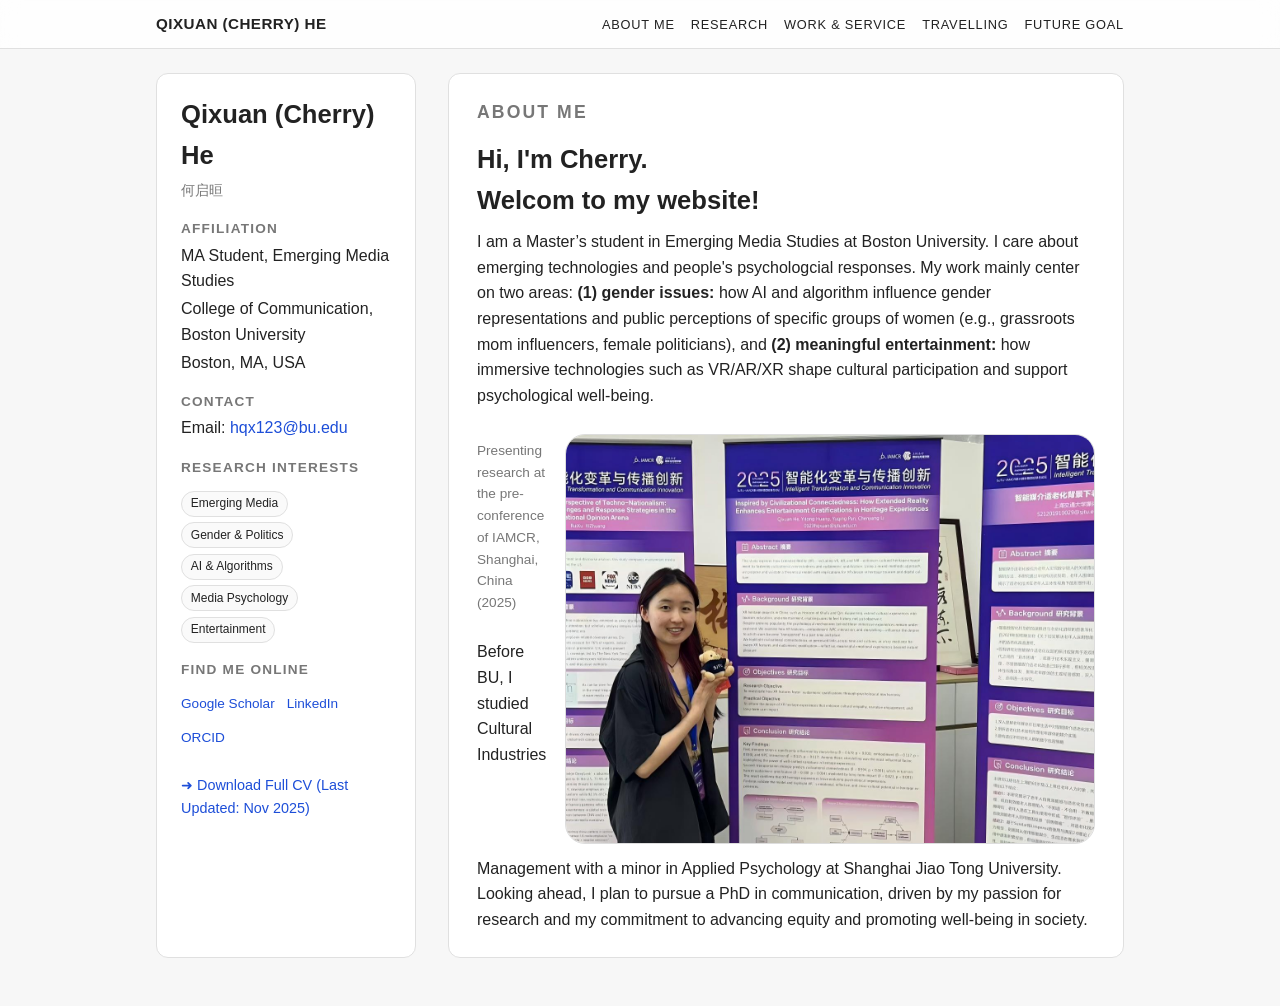
==== index.html @ 7d1ed24b "Update and rename final_cherry.html to index.html" ====
<!DOCTYPE html>
<html lang="en">
<head>
  <meta charset="UTF-8">
 <!-- AI tools (ChatGPT) were used to (1) help with wording, and (2)write "script" part to connect navigation and each page, which is not tought in class but benefits the clarity of the website . -->
  <title>Qixuan (Cherry) He</title>
  <meta name="viewport" content="width=device-width, initial-scale=1.0">

  <!-- style -->
  <link rel="stylesheet" href="final_cherry.css">
</head>
<body>

  <!-- top navigation -->
  <header>
    <div class="nav-top">
      <div class="nav-name">QIXUAN (CHERRY) HE</div>
      <nav>
        <ul>
          <li><a href="#about" class="nav-link">About Me</a></li>
          <li><a href="#research" class="nav-link">Research</a></li>
          <li><a href="#experience" class="nav-link">Work & Service</a></li>
          <li><a href="#travel" class="nav-link">travelling</a></li>
          <li><a href="#future" class="nav-link">Future Goal</a></li>
        </ul>
      </nav>
    </div>
  </header>

  <!-- main body -->
  <main>
    <!-- left information -->
    <aside class="sidebar">
      <h1>Qixuan (Cherry) He</h1>
      <div class="chinesename">何启晅</div>

      <h2>Affiliation</h2>
      <p>MA Student, Emerging Media Studies</p>
      <p>College of Communication, Boston University</p>
      <p>Boston, MA, USA</p>

      <h2>Contact</h2>
      <p>Email: <a href="mailto:hqx123@bu.edu">hqx123@bu.edu</a></p>

      <h2>Research Interests</h2>
      <div class="tags">
        <span class="tag">Emerging Media</span>
        <span class="tag">Gender & Politics</span>
        <span class="tag">AI & Algorithms</span>
        <span class="tag">Media Psychology</span>
        <span class="tag">Entertainment</span>
      </div>

      <h2>Find Me Online</h2>
      <div class="social-links">
        <a href="https://scholar.google.com/citations?user=4QlmQzgAAAAJ&hl=en" target="_blank" rel="noopener">Google Scholar</a>
        <a href="https://www.linkedin.com/in/qixuan-cherry-he-9187a5327/" target="_blank" rel="noopener">LinkedIn</a>
        <a href="https://orcid.org/0009-0003-0869-8642" target="_blank" rel="noopener">ORCID</a>
      </div>
      <br>
      <p class="cv-link">
        <a href="CV_Cherry%20He_RA_1109.pdf" target="_blank" rel="noopener">
          ➜ Download Full CV (Last Updated: Nov 2025)
        </a>
      </p>
    </aside>

    <!-- right information -->
    <div class="content">

    <!-- ABOUT (open page) -->
      <section id="about" class="content-section active">
        <h1>About Me</h1>
     
          <h3 class="welcome">Hi, I'm Cherry.<br> Welcom to my website!</h3>
         
          <p>
           I am a Master’s student in Emerging Media Studies at Boston University. I care about emerging technologies and people's psychologcial responses. My work mainly center on two areas:
<strong>(1) gender issues:</strong> how AI and algorithm influence gender representations and public perceptions of specific groups of women (e.g., grassroots mom influencers, female politicians), and
<strong>(2) meaningful entertainment:</strong> how immersive technologies such as VR/AR/XR shape cultural participation and support psychological well-being.
          </p>
          <br>
          <img src="conference.jpg" alt="cherryconference.jpg" class="single-photo float-right"
              >
          <p class="item-meta" style="margin-top:6px;">
            Presenting research at the pre-conference of IAMCR, Shanghai, China (2025)
          </p>
          <p>
            <br>
            Before BU, I studied Cultural Industries Management with a minor in Applied Psychology at Shanghai Jiao Tong University. Looking ahead, I plan to pursue a PhD in communication, driven by my passion for research and my commitment to advancing equity and promoting well-being in society.
          </p>
  
      </section>


     <!-- RESEARCH -->
<section id="research" class="content-section">
  <h1>Research</h1>

  <ul class="section-list">

    <!-- 1. RESEARCH SKILLS -->
    <li>
      <div class="item-title">Research Skills</div>
      <div class="item-meta">
        <strong>Quantitative:</strong> Experiments, surveys, topic modeling (LDA/BERT), statistical analysis (SPSS, Stata, R, Python)<br>
        <strong>Qualitative:</strong> Grounded theory, in-depth interviews, thematic analysis (NVivo)
      </div>
    </li>


    <!-- 2. RESEARCH PROJECTS -->
    <li style="margin-top: 1.5rem;">
      <div class="item-title">Research Projects</div>
    </li>

    <li>
      <div class="item-title"><em>Project 1 - AI Generated Content & Counter-Stereotypes</em></div>
      <div class="item-meta">
        Principal Investigator (2025–present) · Boston University · STAR Lab (Dr. Joshua Baldwin)
      </div>
      <p>
        Experimental projects examining how AI-generated figures influence audience
        implicit gender-roles attitudes.
      </p>
    </li>

    <li>
      <div class="item-title"><em>Project 2 - Immigration Debates on U.S. Social Media</em></div>
      <div class="item-meta">
        Research Assistant (2025–present) · Boston University · CRCSI Lab (Dr. Xiaoya Jiang)
      </div>
      <p>
        Assisting with coding and analysis of large-scale social media data to understand political polarization,
        misinformation patterns, and thematic framing in online immigration discourse.
      </p>
    </li>

    <li>
      <div class="item-title"><em>Project 3 - New Media Use & Chinese Women’s Well-being</em></div>
      <div class="item-meta">
        Research Assistant (2023–2024) · Shanghai Jiao Tong University · Dr. Dong Zhou
      </div>
      <p>
        Contributed to analyze natioanl survey data and statistical modeling examining how new media use shapes Chinese married women’s
        mental health, with a focus on marital quality as a mediating factor.<br>
    
      </p>
    </li>

    <li>
      <div class="item-title"><em>Project 4 - Emerging Technology & Entertainment Experiences</em></div>
      <div class="item-meta">
        Research Assistant (2022–2024) · Shanghai Jiao Tong University · Dr. Yitong Huang
      </div>
      <p>
        Participated in survey desiagn, data collection, data analysis, paper draft, exploring (1) how cultural participation (active v.s. passive) influence psychological well-being through transendence traits; (2) how immersive technologies
        enhance entertainment gratifications and cultural engagement.
      </p>
    </li>


    <!-- 3. PUBLICATIONS -->
    <li style="margin-top: 1.5rem;">
      <div class="item-title">Publications</div>
    </li>

    <li>
      <div class="item-title"><em>Peer-reviewed Journal Publications</em></div>
      <div class="item-meta">
        Zhou, D., Xu, Y., & <strong>He, Q.</strong> (2023). New Media Use and Mental Health of Married Women: Mediating Effects of Marital Quality. <em>Healthcare, 11(21)</em>, 2909. <a href="https://doi.org/10.3390/healthcare11212909" target="_blank" rel="noopener">https://doi.org/10.3390/healthcare11212909</a> 
      </div>
      <div class="item-meta" style="margin-top: 5px;">
        Huang, Y., <strong>He, Q.</strong>, & Li, B. (2025). Cultural participation and psychological wellbeing: the mediating role of transcendence. <em>Humanities and Social Sciences Communications, 12(1)</em>, 1–11. <a href="https://doi.org/10.1057/s41599-025-05691-1" target="_blank" rel="noopener">https://doi.org/10.1057/s41599-025-05691-1</a> 
      </div>
    </li>

    <li style="margin-top: 1rem;">
      <div class="item-title"><em>Peer-reviewed Conference Presentations</em></div>

      <div class="item-meta">
        Zhou, D., <strong>He, Q.</strong>, & Luo, P. (2024, July). <em>Polarization and Convergence: Exploring Trends and Causes of Gender Ideology Changes among Chinese Women in the Digital Age.</em>  
        Paper presented at the Annual Conference of the Chinese Sociological Association, Harbin, China.
      </div>

      <div class="item-meta" style="margin-top: 5px;">
        <strong>He, Q.</strong>, & Huang, Y. (2025, April). <em>Inspired by Civilizational Connectedness: How Extended Reality Enhances Entertainment Gratifications in Heritage Experiences.</em>  
        Poster presented at the 2025 SJTU–IAMCR Emerging Media Forum, Shanghai, China.
      </div>

      <div class="item-meta" style="margin-top: 5px;">
        <strong>He, Q.</strong> (2026, under review). <em>“I want to balance care and clicks”: Negotiated empowerment among grassroots mom influencers in China.</em>  
        International Communication Association Annual Conference.
      </div>

      <div class="item-meta" style="margin-top: 5px;">
        <strong>He, Q.</strong>, & Liu, C. (2026, under review). <em>When art meets ecology: Public perceptions of the Himalaya Firework Display on Chinese social media.</em>  
        International Communication Association Annual Conference.
      </div>
    </li>

  </ul>
</section>


      <!-- PROFESSIONAL EXPERIENCE -->
      <section id="experience" class="content-section">
        <h1>Professional Experience</h1>
        <ul class="section-list">
          <!-- Skill sets -->
          <li>
            <div class="item-title">Professional Skills </div>
            <div class="item-meta">
              <strong>Develop:</strong> Game design (Claud), web prototyping (Phoenix)<br>
              <strong>Design:</strong> Poster (Canva), UI/UX design(Figma)<br>
              <strong>Analysis:</strong> UI/UX thinking, data analysis (SPSS, Stata, Excel)

            </div>
          </li>
          <!-- Internships -->
          <li>
            <div class="item-title">Internships</div>
            <div class="item-meta">
             Quantitative User Research Intern | Insightworks | Shanghai | 2025
            </div>
            
            <p>
              Involved in user recruiment, experiment data collection and data visualization about several cosmetic products, such as L'Oréal facial cream.
            </p>
            
            <div class="item-meta">
             Healthcare Branding Intern | Hospitals Affiliated with SJTU | Shanghai | 2024
            </div>
            <p>
              Collaborated with medical and communication teams to enhance patient-centered engagement strategies.
            </p>
          </li>

          <!-- Student organization -->
          <li>
            <div class="item-title">Student Leaderships </div>
            <div class="item-meta">
             Head of Student Publicity Department | History Museum of SJTU | 2022-2023
            </div>
            <p>
             (1) Managed the museum’s official website and media platforms, publishing timely news and announcements. (2) Designed promotional materials, produced photos and videos to document and publicize museum events.
            </p>
                <div class="item-meta">
             President of Youth Volunteers Association | SJTU | 2022-2023
            </div>
            <p>
             Coordinated volunteer teams,  liaised with partner organizations, managed event logistics. Successfully organized 10+ volunteer events
            </p>
          </li>

          <!-- Volunteer -->
          <li>
            <div class="item-title">Volunteer Works</div>
            <div class="item-meta">
             Conference Volunteer | BU COM’s Center for Media Innovation & Social Impact (MISI) · “Communicating Climate” Summit | 2025
            </div>
            <br>
            <div class="item-meta">
             National Survey Interviewer | Chinese Family Panel Studies | 2024
              </div>
             <div class="multi-photos">
          <!-- pictures -->
          <img src="interview1.png" alt="Interview photo 1">
          <img src="interview%202.png" alt="Interview photo 2">
        </div>
        
            
          <div class="item-meta">
             Chinese Rural Area Teaching Volunteer | Yunnan, Sichuan Province | 2022-2023
            </div>
            <div class="multi-photos">
          <!-- pictures -->
          <img src="volunteer.png" alt="teaching photo 1">
          <img src="teaching.png" alt="teaching photo 2">
        </div>
             
            
             <div class="item-meta">
             International Marathon Event Volunteer | Shanghai Internatioanl Marathon Events | 2021-2023
            </div>
          </li>

        </ul>
      </section>

     <!-- Travelling -->
<section id="travel" class="content-section">
  <h1>Travelling</h1>



  <p>
    I am from the Tibetan Autonomous Prefecture of Gannan (甘南藏族自治州), a region in northwestern China known for its 
    breathtaking plateau landscapes and cultural richness. Growing up in a place where grasslands stretch toward the horizon, 
    and where Tibetan and Han traditions coexist in everyday life, I developed a natural curiosity for cultures, people, and 
    stories beyond my hometown.
  </p>

  <img src="gannan.jpg" alt="Gannan"
       class="single-photo float-right">
  <p class="item-meta" style="margin-top:6px;">
    Zagana, Gannan, China (Summer 2024)
  </p>

  <ul class="section-list">

    <li>
      <div class="item-title">Exploring Europe</div>
    

      <p>
        During my semester in the Netherlands, I explored many corners of the country—from museums and canals to small towns 
        and nature reserves. Beyond the Netherlands, I visited France, Germany, Switzerland, Norway, Spain, Portugal, and Belgium, 
        each offering its own unique histories, architectures, and ways of living. These travels deepened my interest in how media, 
        culture, and everyday experience shape one another across societies.
      </p>
<br>
      <div class="multi-photos">
        <img src="amsterdam.jpg" alt="Amsterdam">
        <img src="france.jpg" alt="France">
        <img src="UN.jpg" alt="United Nations">
        <img src="museum.jpg" alt="Museum">
        <img src="am2.jpg" alt="Amsterdam photo 2">
        <img src="portu.jpg" alt="Portugal">
      </div>

      <p style="margin-top: 1rem;">
        <em><strong>More journeys to come.</strong></em>
      </p>
    </li>

  </ul>
</section>


      <!-- FUTURE GOAL -->
      <section id="future" class="content-section">
        <h1>Future Goal</h1>
        <p>
          In the long term, I hope to pursue a research-oriented career at the intersection of media psychology,
          political communication, and technology studies.
        </p>
        <p>
         <br> I am committed to pursuing:
        </p>
        <ul class="section-list">
          <li>
            <div class="item-title">PhD  Path</div>
            <div class="item-meta">
              Pursuing a PhD in communication or related fields, focusing on AI-mediated communication and gender issues.
            </div>
          </li>
          <li>
            <div class="item-title">Research Goals</div>
            <div class="item-meta">
              Building empirical and theoretical work on how AI systems represent marginalized groups and how we can
              design fairer, more accountable media technologies.
            </div>
          </li>
          <li>
            <div class="item-title">Social Impact</div>
            <div class="item-meta">
              Bridging Chinese and global perspectives on media, technology, and inequality, and contributing to
              public-facing communication projects that promote equity and understanding.
            </div>
          </li>
        </ul>
        <p> <br>I really welcome collaboration with researchers in different disciplines. If you'd like to discuss my research interests, please reach out:
      <a href="mailto:hqx123@bu.edu" >hqx123@bu.edu</a>.</p>
      </section>

    </div>
  </main>





  <script>
  // Note: I learn this part from ChatGPT.
  // page logic：activate current section
  const navLinks = document.querySelectorAll('.nav-link');
  const sections = document.querySelectorAll('.content-section');

  navLinks.forEach(link => {
    link.addEventListener('click', (e) => {
      e.preventDefault();
      const targetId = link.getAttribute('href').substring(1);

      // update nav activr
      navLinks.forEach(l => l.classList.remove('active'));
      link.classList.add('active');

      // show the section，hide others
      sections.forEach(sec => {
        if (sec.id === targetId) {
          sec.classList.add('active');
        } else {
          sec.classList.remove('active');
        }
      });
    });
  });

</script>

</body>
</html>
---- final_cherry.css ----
:root {
  --bg: #f7f7f7;
  --bg-alt: #ffffff;
  --text: #222222;
  --muted: #777777;
  --accent: #1d4ed8;
  --border: #e0e0e0;
  --max-width: 1000px; /* screen width */
}

/* Reset default browser spacing and ensure consistent sizing */
* {
  box-sizing: border-box;
  margin: 0; /* outside distance */
  padding: 0; /* inside distance */
}

body {
  font-family: Geneva, Arial, Helvetica, sans-serif;;
  background: var(--bg);
  color: var(--text);
  line-height: 1.6;
}

p {
  font-size: 1rem; 
}


a {
  color: var(--accent);
  text-decoration: none;
}

a:hover {
  text-decoration: underline;
}

a:visited {
  color: var(--accent);
}

a:active {
  color:var(--muted);
}


/* top navi */
header {
  border-bottom: 1px solid var(--border);
  background: #ffffffcc;
  backdrop-filter: blur(10px);
  position: sticky; /* keep position*/
  top: 0;
  z-index: 10; 
}

.nav-top {
  max-width: var(--max-width);
  margin: 0 auto;
  padding: 0.75rem 1rem;
  display: flex;
  align-items: center;
  justify-content: space-between;
}

.nav-name {
  font-weight: 700;
  letter-spacing: 0.03em;
  font-size: 0.95rem;
}

nav ul {
  list-style: none;
  display: flex;
  gap: 1rem;
  font-size: 0.9rem;
}

nav a {
  color: var(--text);
  text-transform: uppercase;
  letter-spacing: 0.06em;
  font-size: 0.8rem;
  padding-bottom: 2px;
  border-bottom: 2px solid transparent;
}

nav a:hover {
  color: var(--muted);
}

nav a.active {
  color: var(--accent);
  border-bottom-color: var(--accent);
}

/* I learned this pattern:CSS Grid for a two-column layout (sidebar + main content) */
main {
  max-width: var(--max-width);
  margin: 1.5rem auto 3rem;
  padding: 0 1rem;
  display: grid;
  grid-template-columns: minmax(220px, 260px) minmax(0, 1fr);
  gap: 2rem;
}

@media (max-width: 768px) {
  main {
    grid-template-columns: 1fr;
  }
}


.sidebar {
  background: var(--bg-alt);
  border-radius: 0.75rem;
  padding: 1.25rem 1.5rem;
  border: 1px solid var(--border);
  font-size: 0.9rem;
}

.sidebar h1 {
  font-size: 1.6rem;
  margin-bottom: 0.2rem;
}

.sidebar .chinesename {
  font-size: 0.9rem;
  color: var(--muted);
  margin-bottom: 0.75rem;
}

.sidebar h2 {
  margin-top: 1rem;
  font-weight: 600;
  font-size: 0.85rem;
  text-transform: uppercase;
  letter-spacing: 0.09em;
  color: var(--muted);
}

.sidebar p {
  margin: 0.15rem 0;
}

.sidebar .tags {
  margin-top: 0.75rem;
  display: flex;
  flex-wrap: wrap;
  gap: 0.35rem;
}

.tag {
  font-size: 0.75rem;
  padding: 0.15rem 0.55rem;
  border-radius: 999px;
  border: 1px solid var(--border);
  background: #fafafa;
  white-space: nowrap;/*keeping each tag on a single line*/
}

.social-links {
  margin-top: 0.75rem;
  display: flex;
  flex-wrap: wrap;
  gap: 0.75rem;
  font-size: 0.85rem;
}

.social-links a {
  display: inline-flex;
  align-items: center;
  gap: 0.25rem;
}

.cv-link {
  margin-top: 0.5rem;
  font-size: 0.9rem;
}

/* main content */
.content {
  display: flex;
  flex-direction: column;
  gap: 2rem;
}

/* hide sections */
.content-section {
  display: none;
  background: var(--bg-alt);
  border-radius: 0.75rem;
  border: 1px solid var(--border);
  padding: 1.5rem 1.75rem;
}

/* active section */
.content-section.active {
  display: block;
}


.content-section h1 {
  font-size: 1.1rem;
  text-transform: uppercase;
  letter-spacing: 0.12em;
  margin-bottom: 0.8rem;
  color: var(--muted);
}

/* Main Body Style */
.welcome {
  font-size: 1.6rem;
  margin-bottom: 0.5rem;
}


.section-list {
  list-style: none;
  font-size: 0.95rem;
  margin-top: 0.5rem;
}

    /* space between list*/
.section-list li + li { 
  margin-top: 0.9rem; 
}

.item-title {
  font-weight: 600;
}

.item-meta {
  font-size: 0.85rem;
  color: var(--muted);
}

.single-photo {
  width: 530px;
  height: 410px;
  border-radius: 20px;
  border: 1px solid #ddd;
}


.float-right {
  float: right;
  margin: 0 0 0.75rem 1rem;
}


.multi-photos {
  margin-bottom: 1rem;
  display: flex;
  flex-wrap: wrap;/* automatically next line */
  gap: 0.75rem;
}

.multi-photos img {
  width: 280px;
  height: 200px;
  object-fit: cover; /* keep original size */
  border-radius: 12px;
  border: 1px solid var(--border);
}
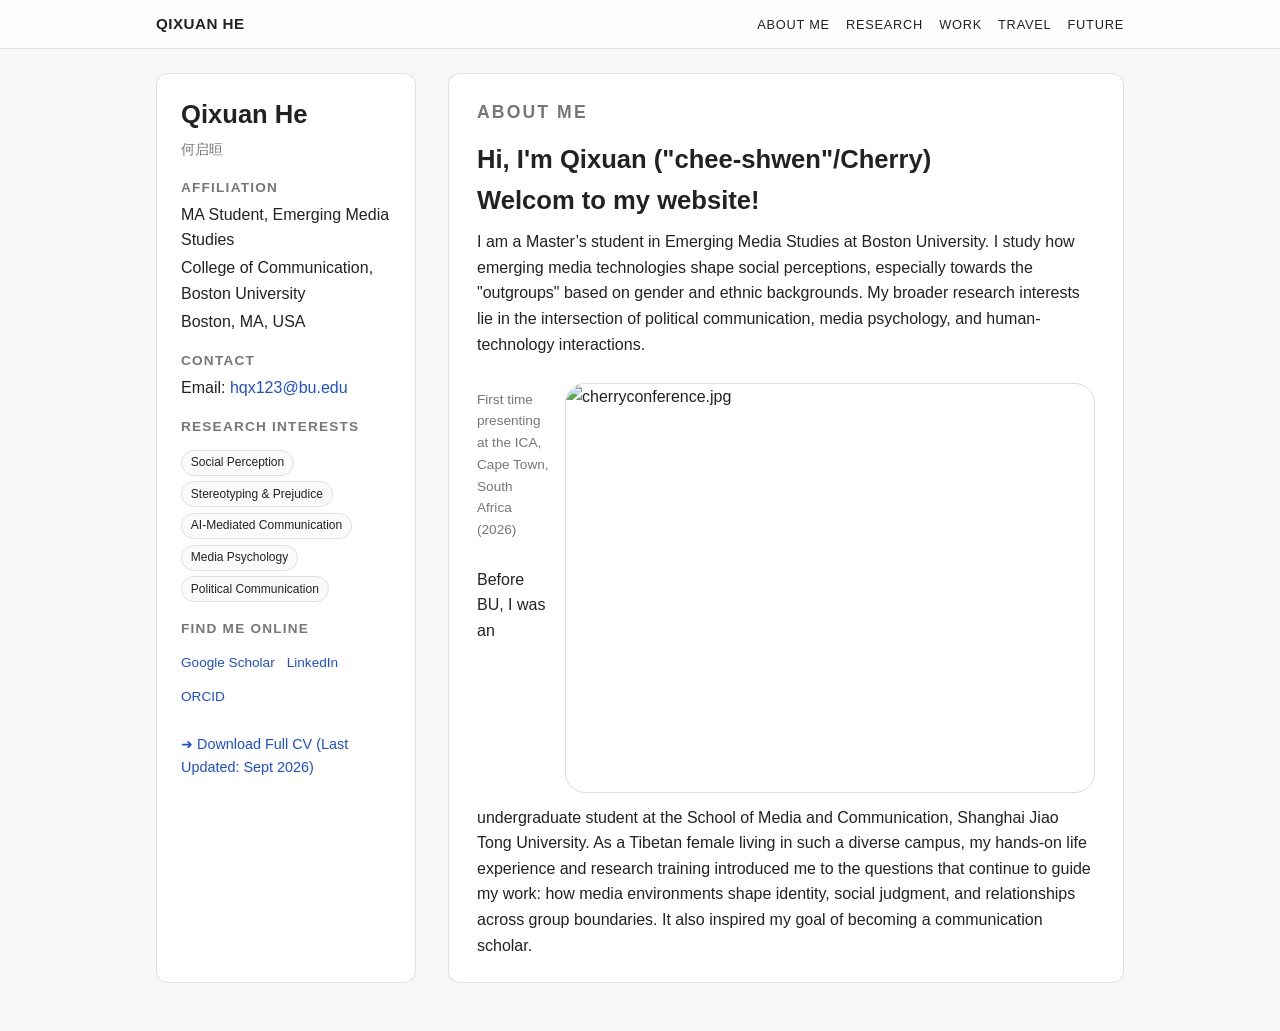
==== commit 0a6a8bb8: "0906change" ====
--- a/index.html
+++ b/index.html
@@ -7,21 +7,21 @@
   <meta name="viewport" content="width=device-width, initial-scale=1.0">
 
   <!-- style -->
-  <link rel="stylesheet" href="final_cherry.css">
+  <link rel="stylesheet" href="style.css">
 </head>
 <body>
 
   <!-- top navigation -->
   <header>
     <div class="nav-top">
-      <div class="nav-name">QIXUAN (CHERRY) HE</div>
+      <div class="nav-name">QIXUAN HE</div>
       <nav>
         <ul>
           <li><a href="#about" class="nav-link">About Me</a></li>
           <li><a href="#research" class="nav-link">Research</a></li>
-          <li><a href="#experience" class="nav-link">Work & Service</a></li>
-          <li><a href="#travel" class="nav-link">travelling</a></li>
-          <li><a href="#future" class="nav-link">Future Goal</a></li>
+          <li><a href="#experience" class="nav-link">Work</a></li>
+          <li><a href="#travel" class="nav-link">travel</a></li>
+          <li><a href="#future" class="nav-link">Future</a></li>
         </ul>
       </nav>
     </div>
@@ -31,7 +31,7 @@
   <main>
     <!-- left information -->
     <aside class="sidebar">
-      <h1>Qixuan (Cherry) He</h1>
+      <h1>Qixuan He</h1>
       <div class="chinesename">何启晅</div>
 
       <h2>Affiliation</h2>
@@ -44,11 +44,11 @@
 
       <h2>Research Interests</h2>
       <div class="tags">
-        <span class="tag">Emerging Media</span>
-        <span class="tag">Gender & Politics</span>
-        <span class="tag">AI & Algorithms</span>
+        <span class="tag">Social Perception</span>
+        <span class="tag">Stereotyping & Prejudice</span>
+        <span class="tag">AI-Mediated Communication</span>
         <span class="tag">Media Psychology</span>
-        <span class="tag">Entertainment</span>
+        <span class="tag">Political Communication</span>
       </div>
 
       <h2>Find Me Online</h2>
@@ -60,7 +60,7 @@
       <br>
       <p class="cv-link">
         <a href="CV_Cherry%20He_RA_1109.pdf" target="_blank" rel="noopener">
-          ➜ Download Full CV (Last Updated: Nov 2025)
+          ➜ Download Full CV (Last Updated: Sept 2026)
         </a>
       </p>
     </aside>
@@ -72,22 +72,21 @@
       <section id="about" class="content-section active">
         <h1>About Me</h1>
      
-          <h3 class="welcome">Hi, I'm Cherry.<br> Welcom to my website!</h3>
+          <h3 class="welcome">Hi, I'm Qixuan ("chee-shwen"/Cherry)<br> Welcom to my website!</h3>
          
           <p>
-           I am a Master’s student in Emerging Media Studies at Boston University. I care about emerging technologies and people's psychologcial responses. My work mainly center on two areas:
-<strong>(1) gender issues:</strong> how AI and algorithm influence gender representations and public perceptions of specific groups of women (e.g., grassroots mom influencers, female politicians), and
-<strong>(2) meaningful entertainment:</strong> how immersive technologies such as VR/AR/XR shape cultural participation and support psychological well-being.
+           I am a Master’s student in Emerging Media Studies at Boston University. I study how emerging media technologies shape social perceptions, especially towards the "outgroups" based on gender and ethnic backgrounds. My broader research interests lie in the intersection of political communication, media psychology, and human-technology interactions.  
+            
           </p>
           <br>
-          <img src="conference.jpg" alt="cherryconference.jpg" class="single-photo float-right"
+          <img src="conference2.jpg" alt="cherryconference.jpg" class="single-photo float-right"
               >
           <p class="item-meta" style="margin-top:6px;">
-            Presenting research at the pre-conference of IAMCR, Shanghai, China (2025)
+            First time presenting at the ICA, Cape Town, South Africa (2026)
           </p>
           <p>
             <br>
-            Before BU, I studied Cultural Industries Management with a minor in Applied Psychology at Shanghai Jiao Tong University. Looking ahead, I plan to pursue a PhD in communication, driven by my passion for research and my commitment to advancing equity and promoting well-being in society.
+            Before BU, I was an undergraduate student at the School of Media and Communication, Shanghai Jiao Tong University. As a Tibetan female living in such a diverse campus, my hands-on life experience and research training introduced me to the questions that continue to guide my work: how media environments shape identity, social judgment, and relationships across group boundaries. It also inspired my goal of becoming a communication scholar.
           </p>
   
       </section>
@@ -101,103 +100,96 @@
 
     <!-- 1. RESEARCH SKILLS -->
     <li>
-      <div class="item-title">Research Skills</div>
-      <div class="item-meta">
-        <strong>Quantitative:</strong> Experiments, surveys, topic modeling (LDA/BERT), statistical analysis (SPSS, Stata, R, Python)<br>
-        <strong>Qualitative:</strong> Grounded theory, in-depth interviews, thematic analysis (NVivo)
+      <div class="item-title">Research Toolkits</div>
+      <div class="item-meta">
+        <strong>Quantitative:</strong> Experiments and Surveys (Qualtrics, Pavlovia), Data Analysis (SPSS, Stata, R, Python), Biometrics (eye-tracking, electrodermal activity, heart-rate measures) <br>
+        <strong>Qualitative:</strong> Interviews and Focus Groups, Data Analysis (NVivo)
       </div>
     </li>
 
 
     <!-- 2. RESEARCH PROJECTS -->
     <li style="margin-top: 1.5rem;">
-      <div class="item-title">Research Projects</div>
-    </li>
-
-    <li>
-      <div class="item-title"><em>Project 1 - AI Generated Content & Counter-Stereotypes</em></div>
+      <div class="item-title">Current Research at BU</div>
+    </li>
+
+    <li>
+      <div class="item-title"><em>Research 1 - Perceptions of Female Leaders in AI-Mediated Communication</em></div>
       <div class="item-meta">
         Principal Investigator (2025–present) · Boston University · STAR Lab (Dr. Joshua Baldwin)
       </div>
       <p>
-        Experimental projects examining how AI-generated figures influence audience
-        implicit gender-roles attitudes.
-      </p>
-    </li>
-
-    <li>
-      <div class="item-title"><em>Project 2 - Immigration Debates on U.S. Social Media</em></div>
-      <div class="item-meta">
-        Research Assistant (2025–present) · Boston University · CRCSI Lab (Dr. Xiaoya Jiang)
-      </div>
-      <p>
-        Assisting with coding and analysis of large-scale social media data to understand political polarization,
-        misinformation patterns, and thematic framing in online immigration discourse.
-      </p>
-    </li>
-
-    <li>
-      <div class="item-title"><em>Project 3 - New Media Use & Chinese Women’s Well-being</em></div>
-      <div class="item-meta">
-        Research Assistant (2023–2024) · Shanghai Jiao Tong University · Dr. Dong Zhou
-      </div>
-      <p>
-        Contributed to analyze natioanl survey data and statistical modeling examining how new media use shapes Chinese married women’s
-        mental health, with a focus on marital quality as a mediating factor.<br>
+        Using an experimental approach, my master's thesis explored how news emphasis of warmth and competence, AI-versus-human source cues, and AI heuristics joinly influence impression formation about women political candidates. 
+        <br> I also lead a project studying peoples' evaluation of female engineer officials on social media, comparing with male groups, and also contrasting AI content creators with human authors.  
+      </p>
+    </li>
+
+    <li>
+      <div class="item-title"><em>Research 2 - Perceptions of Immigrants on U.S. Social Media</em></div>
+      <div class="item-meta">
+        Research Assistant (2026–present) · Boston University · <a href="https://www.jiangcrsi.com" target="_blank" rel="noopener">
+  CRSI Lab
+</a> (Dr. Xiaoya Jiang)
+      </div>
+      <p>
+        I lead a project examining how stereotypes and threat narratives about Chinese international students are produced and circulated in U.S. online discourse. This is achieved through human coding and computational text analysis such as topic modeling, sentiment analysis, and time series models. 
+      
+      </p>
+    </li>
+
+    <li style="margin-top: 1.5rem;">
+      <div class="item-title">Previous Projects</div>
+    </li>
     
-      </p>
-    </li>
-
-    <li>
-      <div class="item-title"><em>Project 4 - Emerging Technology & Entertainment Experiences</em></div>
+    <li>
+      <div class="item-title"><em>Project 1 - Platformed Motherhood on Chinese Social Media</em></div>
+      <div class="item-meta">
+        Researcher (2023–2024) · Shanghai Jiao Tong University · Dr. Dong Zhou
+      </div>
+      <p>
+        Drawing on interviews with women working in China’s short-video industry, I examined how mom influencers pursue entrepreneurial opportunities while navigating platform precarity and gendered expectations of care, femininity, and motherhood. This work first led me to consider how platforms structure the conditions under which social identities become visible, recognizable, and evaluated.<br>
+    
+      </p>
+    </li>
+
+    <li>
+      <div class="item-title"><em>Project 2 - Emerging Technology & Entertainment Experiences</em></div>
       <div class="item-meta">
         Research Assistant (2022–2024) · Shanghai Jiao Tong University · Dr. Yitong Huang
       </div>
       <p>
-        Participated in survey desiagn, data collection, data analysis, paper draft, exploring (1) how cultural participation (active v.s. passive) influence psychological well-being through transendence traits; (2) how immersive technologies
-        enhance entertainment gratifications and cultural engagement.
+        My earlier collaborative research examined how emerging media experiences (e.g. VR museums and esports gaming) contribute to entertainment gratifications and psychological well-being. I contributed to survey design, data collection, statistical analysis, and manuscript development. These projects provided my foundation in survey research, structural equation modeling, and media psychology while broadening my understanding of the positive outcomes of mediated experience.
       </p>
     </li>
 
 
     <!-- 3. PUBLICATIONS -->
     <li style="margin-top: 1.5rem;">
-      <div class="item-title">Publications</div>
-    </li>
-
-    <li>
-      <div class="item-title"><em>Peer-reviewed Journal Publications</em></div>
-      <div class="item-meta">
-        Zhou, D., Xu, Y., & <strong>He, Q.</strong> (2023). New Media Use and Mental Health of Married Women: Mediating Effects of Marital Quality. <em>Healthcare, 11(21)</em>, 2909. <a href="https://doi.org/10.3390/healthcare11212909" target="_blank" rel="noopener">https://doi.org/10.3390/healthcare11212909</a> 
-      </div>
+      <div class="item-title"> Selected Publications</div>
+    </li>
+
+    <li>
+       <div class="item-meta" style="margin-top: 5px;">
+        <strong>· He, Q.</strong> (2026, June). <em>“I want to balance care and clicks”: Negotiated empowerment among grassroots mom influencers in China.</em>  
+        Paper presented at the International Communication Association Annual Conference, Cape Town, South Africa.
+      </div>
+      
       <div class="item-meta" style="margin-top: 5px;">
-        Huang, Y., <strong>He, Q.</strong>, & Li, B. (2025). Cultural participation and psychological wellbeing: the mediating role of transcendence. <em>Humanities and Social Sciences Communications, 12(1)</em>, 1–11. <a href="https://doi.org/10.1057/s41599-025-05691-1" target="_blank" rel="noopener">https://doi.org/10.1057/s41599-025-05691-1</a> 
-      </div>
-    </li>
-
-    <li style="margin-top: 1rem;">
-      <div class="item-title"><em>Peer-reviewed Conference Presentations</em></div>
-
-      <div class="item-meta">
-        Zhou, D., <strong>He, Q.</strong>, & Luo, P. (2024, July). <em>Polarization and Convergence: Exploring Trends and Causes of Gender Ideology Changes among Chinese Women in the Digital Age.</em>  
+        · Huang, Y., <strong>He, Q.</strong>, & Li, B. (2025). Cultural participation and psychological wellbeing: the mediating role of transcendence. <em>Humanities and Social Sciences Communications, 12(1)</em>, 1–11. <a href="https://doi.org/10.1057/s41599-025-05691-1" target="_blank" rel="noopener">https://doi.org/10.1057/s41599-025-05691-1</a> 
+      </div>
+      
+      <div class="item-meta">
+        · Zhou, D., <strong>He, Q.</strong>, & Luo, P. (2024, July). <em>Polarization and Convergence: Exploring Trends and Causes of Gender Ideology Changes among Chinese Women in the Digital Age.</em>  
         Paper presented at the Annual Conference of the Chinese Sociological Association, Harbin, China.
       </div>
-
-      <div class="item-meta" style="margin-top: 5px;">
-        <strong>He, Q.</strong>, & Huang, Y. (2025, April). <em>Inspired by Civilizational Connectedness: How Extended Reality Enhances Entertainment Gratifications in Heritage Experiences.</em>  
-        Poster presented at the 2025 SJTU–IAMCR Emerging Media Forum, Shanghai, China.
-      </div>
-
-      <div class="item-meta" style="margin-top: 5px;">
-        <strong>He, Q.</strong> (2026, under review). <em>“I want to balance care and clicks”: Negotiated empowerment among grassroots mom influencers in China.</em>  
-        International Communication Association Annual Conference.
-      </div>
-
-      <div class="item-meta" style="margin-top: 5px;">
-        <strong>He, Q.</strong>, & Liu, C. (2026, under review). <em>When art meets ecology: Public perceptions of the Himalaya Firework Display on Chinese social media.</em>  
-        International Communication Association Annual Conference.
-      </div>
-    </li>
+      
+      <div class="item-meta">
+        · Zhou, D., Xu, Y., & <strong>He, Q.</strong> (2023). New Media Use and Mental Health of Married Women: Mediating Effects of Marital Quality. <em>Healthcare, 11(21)</em>, 2909. <a href="https://doi.org/10.3390/healthcare11212909" target="_blank" rel="noopener">https://doi.org/10.3390/healthcare11212909</a> 
+      </div>
+      <div class="item-title"><em>For more information, please go to my full CV</em></div>
+      
+    </li>
+
 
   </ul>
 </section>
@@ -205,59 +197,29 @@
 
       <!-- PROFESSIONAL EXPERIENCE -->
       <section id="experience" class="content-section">
-        <h1>Professional Experience</h1>
+        <h1>Work</h1>
         <ul class="section-list">
-          <!-- Skill sets -->
-          <li>
-            <div class="item-title">Professional Skills </div>
-            <div class="item-meta">
-              <strong>Develop:</strong> Game design (Claud), web prototyping (Phoenix)<br>
-              <strong>Design:</strong> Poster (Canva), UI/UX design(Figma)<br>
-              <strong>Analysis:</strong> UI/UX thinking, data analysis (SPSS, Stata, Excel)
-
-            </div>
-          </li>
-          <!-- Internships -->
-          <li>
-            <div class="item-title">Internships</div>
-            <div class="item-meta">
-             Quantitative User Research Intern | Insightworks | Shanghai | 2025
+
+          <!-- TA -->
+          <li>
+            <div class="item-title">Teaching</div>
+            <div class="item-meta">
+             Understanding Media | CM180 | Boston University | 2026
             </div>
             
             <p>
-              Involved in user recruiment, experiment data collection and data visualization about several cosmetic products, such as L'Oréal facial cream.
+              This was a 200+ student course. I Mentored 50+ students, offering feedback on theory application, critical analysis, and video planning.
             </p>
-            
-            <div class="item-meta">
-             Healthcare Branding Intern | Hospitals Affiliated with SJTU | Shanghai | 2024
-            </div>
-            <p>
-              Collaborated with medical and communication teams to enhance patient-centered engagement strategies.
-            </p>
-          </li>
-
-          <!-- Student organization -->
-          <li>
-            <div class="item-title">Student Leaderships </div>
-            <div class="item-meta">
-             Head of Student Publicity Department | History Museum of SJTU | 2022-2023
-            </div>
-            <p>
-             (1) Managed the museum’s official website and media platforms, publishing timely news and announcements. (2) Designed promotional materials, produced photos and videos to document and publicize museum events.
-            </p>
-                <div class="item-meta">
-             President of Youth Volunteers Association | SJTU | 2022-2023
-            </div>
-            <p>
-             Coordinated volunteer teams,  liaised with partner organizations, managed event logistics. Successfully organized 10+ volunteer events
-            </p>
-          </li>
+
+          </li>
+
 
           <!-- Volunteer -->
           <li>
-            <div class="item-title">Volunteer Works</div>
-            <div class="item-meta">
-             Conference Volunteer | BU COM’s Center for Media Innovation & Social Impact (MISI) · “Communicating Climate” Summit | 2025
+            <div class="item-title">Volunteering</div>
+            <div class="item-meta">
+              Conference Volunteer | APSA Preconference in Political Communication & Politics and Computational Social Science (PaCSS)| 2026
+              <br><br> Conference Volunteer | BU COM’s Center for Media Innovation & Social Impact (MISI) · “Communicating Climate” Summit | 2025
             </div>
             <br>
             <div class="item-meta">
@@ -290,21 +252,21 @@
 
      <!-- Travelling -->
 <section id="travel" class="content-section">
-  <h1>Travelling</h1>
+  <h1>Travel - Inspiration</h1>
 
 
 
   <p>
-    I am from the Tibetan Autonomous Prefecture of Gannan (甘南藏族自治州), a region in northwestern China known for its 
-    breathtaking plateau landscapes and cultural richness. Growing up in a place where grasslands stretch toward the horizon, 
-    and where Tibetan and Han traditions coexist in everyday life, I developed a natural curiosity for cultures, people, and 
-    stories beyond my hometown.
+    I am from the Tibetan Autonomous Prefecture of Gannan (甘南藏族自治州), 
+    a culturally diverse region on the northeastern edge of the Tibetan Plateau in China. 
+    Growing up where Tibetan and Han traditions coexist in everyday life made me curious about how people from different backgrounds communicate, 
+    interpret one another, and build shared understanding.
   </p>
 
   <img src="gannan.jpg" alt="Gannan"
        class="single-photo float-right">
   <p class="item-meta" style="margin-top:6px;">
-    Zagana, Gannan, China (Summer 2024)
+    Labrang Temple, Gannan, China (Summer 2026)
   </p>
 
   <ul class="section-list">
@@ -314,10 +276,7 @@
     
 
       <p>
-        During my semester in the Netherlands, I explored many corners of the country—from museums and canals to small towns 
-        and nature reserves. Beyond the Netherlands, I visited France, Germany, Switzerland, Norway, Spain, Portugal, and Belgium, 
-        each offering its own unique histories, architectures, and ways of living. These travels deepened my interest in how media, 
-        culture, and everyday experience shape one another across societies.
+        During my exchange semester in the Netherlands (2024), I traveled across the country and visited France, Germany, Switzerland, Norway, Spain, Portugal, and Belgium. Meeting people with different cultural and social backgrounds strengthened my interest in group perception and communication. These experiences made the questions behind my research more personal: how do people understand those they perceive as different, how do stereotypes create distance and conflict, and how might communication foster recognition, empathy, and mutual understanding?
       </p>
 <br>
       <div class="multi-photos">
@@ -328,10 +287,12 @@
         <img src="am2.jpg" alt="Amsterdam photo 2">
         <img src="portu.jpg" alt="Portugal">
       </div>
-
+      
       <p style="margin-top: 1rem;">
-        <em><strong>More journeys to come.</strong></em>
-      </p>
+        <br> <em><strong>More journeys to come.</strong></em>
+      </p>
+      
+     
     </li>
 
   </ul>
@@ -340,37 +301,36 @@
 
       <!-- FUTURE GOAL -->
       <section id="future" class="content-section">
-        <h1>Future Goal</h1>
+        <h1>Research Goals</h1>
         <p>
-          In the long term, I hope to pursue a research-oriented career at the intersection of media psychology,
-          political communication, and technology studies.
+          My long-term goal is to become a communication scholar who connects psychological mechanisms with broader social and communicative processes. I hope to explain how emerging technologies shape perceptions of individuals and groups, and when those technologies reinforce or disrupt social inequality.
+
+
         </p>
         <p>
-         <br> I am committed to pursuing:
+         <br> My developing research agenda centers on:
         </p>
         <ul class="section-list">
           <li>
-            <div class="item-title">PhD  Path</div>
-            <div class="item-meta">
-              Pursuing a PhD in communication or related fields, focusing on AI-mediated communication and gender issues.
-            </div>
-          </li>
-          <li>
-            <div class="item-title">Research Goals</div>
-            <div class="item-meta">
-              Building empirical and theoretical work on how AI systems represent marginalized groups and how we can
-              design fairer, more accountable media technologies.
+            <div class="item-title">Doctoral Study</div>
+            <div class="item-meta">
+             Pursuing doctoral training in communication, with an emphasis on social perception, media psychology, political communication, and AI-mediated communication.
+            </div>
+          </li>
+          <li>
+            <div class="item-title">Research Outcome</div>
+            <div class="item-meta">
+             Building a multilevel account of mediated social perception by connecting individual impression formation with the production and circulation of group stereotypes in digital environments.
             </div>
           </li>
           <li>
             <div class="item-title">Social Impact</div>
             <div class="item-meta">
-              Bridging Chinese and global perspectives on media, technology, and inequality, and contributing to
-              public-facing communication projects that promote equity and understanding.
+              Producing research that helps explain and reduce stereotype-based judgment, supports communication across group boundaries, and informs more equitable technology and media practices.
             </div>
           </li>
         </ul>
-        <p> <br>I really welcome collaboration with researchers in different disciplines. If you'd like to discuss my research interests, please reach out:
+        <p> <br>I welcome conversations and collaborations with researchers across disciplines. If you would like to discuss shared research interests, please reach out:
       <a href="mailto:hqx123@bu.edu" >hqx123@bu.edu</a>.</p>
       </section>
 
--- a/style.css
+++ b/style.css
@@ -0,0 +1,271 @@
+:root {
+  --bg: #f7f7f7;
+  --bg-alt: #ffffff;
+  --text: #222222;
+  --muted: #777777;
+  --accent: #1d4ed8;
+  --border: #e0e0e0;
+  --max-width: 1000px; /* screen width */
+}
+
+/* Reset default browser spacing and ensure consistent sizing */
+* {
+  box-sizing: border-box;
+  margin: 0; /* outside distance */
+  padding: 0; /* inside distance */
+}
+
+body {
+  font-family: Geneva, Arial, Helvetica, sans-serif;;
+  background: var(--bg);
+  color: var(--text);
+  line-height: 1.6;
+}
+
+p {
+  font-size: 1rem; 
+}
+
+
+a {
+  color: var(--accent);
+  text-decoration: none;
+}
+
+a:hover {
+  text-decoration: underline;
+}
+
+a:visited {
+  color: var(--accent);
+}
+
+a:active {
+  color:var(--muted);
+}
+
+
+/* top navi */
+header {
+  border-bottom: 1px solid var(--border);
+  background: #ffffffcc;
+  backdrop-filter: blur(10px);
+  position: sticky; /* keep position*/
+  top: 0;
+  z-index: 10; 
+}
+
+.nav-top {
+  max-width: var(--max-width);
+  margin: 0 auto;
+  padding: 0.75rem 1rem;
+  display: flex;
+  align-items: center;
+  justify-content: space-between;
+}
+
+.nav-name {
+  font-weight: 700;
+  letter-spacing: 0.03em;
+  font-size: 0.95rem;
+}
+
+nav ul {
+  list-style: none;
+  display: flex;
+  gap: 1rem;
+  font-size: 0.9rem;
+}
+
+nav a {
+  color: var(--text);
+  text-transform: uppercase;
+  letter-spacing: 0.06em;
+  font-size: 0.8rem;
+  padding-bottom: 2px;
+  border-bottom: 2px solid transparent;
+}
+
+nav a:hover {
+  color: var(--muted);
+}
+
+nav a.active {
+  color: var(--accent);
+  border-bottom-color: var(--accent);
+}
+
+/* I learned this pattern:CSS Grid for a two-column layout (sidebar + main content) */
+main {
+  max-width: var(--max-width);
+  margin: 1.5rem auto 3rem;
+  padding: 0 1rem;
+  display: grid;
+  grid-template-columns: minmax(220px, 260px) minmax(0, 1fr);
+  gap: 2rem;
+}
+
+@media (max-width: 768px) {
+  main {
+    grid-template-columns: 1fr;
+  }
+}
+
+
+.sidebar {
+  background: var(--bg-alt);
+  border-radius: 0.75rem;
+  padding: 1.25rem 1.5rem;
+  border: 1px solid var(--border);
+  font-size: 0.9rem;
+}
+
+.sidebar h1 {
+  font-size: 1.6rem;
+  margin-bottom: 0.2rem;
+}
+
+.sidebar .chinesename {
+  font-size: 0.9rem;
+  color: var(--muted);
+  margin-bottom: 0.75rem;
+}
+
+.sidebar h2 {
+  margin-top: 1rem;
+  font-weight: 600;
+  font-size: 0.85rem;
+  text-transform: uppercase;
+  letter-spacing: 0.09em;
+  color: var(--muted);
+}
+
+.sidebar p {
+  margin: 0.15rem 0;
+}
+
+.sidebar .tags {
+  margin-top: 0.75rem;
+  display: flex;
+  flex-wrap: wrap;
+  gap: 0.35rem;
+}
+
+.tag {
+  font-size: 0.75rem;
+  padding: 0.15rem 0.55rem;
+  border-radius: 999px;
+  border: 1px solid var(--border);
+  background: #fafafa;
+  white-space: nowrap;/*keeping each tag on a single line*/
+}
+
+.social-links {
+  margin-top: 0.75rem;
+  display: flex;
+  flex-wrap: wrap;
+  gap: 0.75rem;
+  font-size: 0.85rem;
+}
+
+.social-links a {
+  display: inline-flex;
+  align-items: center;
+  gap: 0.25rem;
+}
+
+.cv-link {
+  margin-top: 0.5rem;
+  font-size: 0.9rem;
+}
+
+/* main content */
+.content {
+  display: flex;
+  flex-direction: column;
+  gap: 2rem;
+}
+
+/* hide sections */
+.content-section {
+  display: none;
+  background: var(--bg-alt);
+  border-radius: 0.75rem;
+  border: 1px solid var(--border);
+  padding: 1.5rem 1.75rem;
+}
+
+/* active section */
+.content-section.active {
+  display: block;
+}
+
+
+.content-section h1 {
+  font-size: 1.1rem;
+  text-transform: uppercase;
+  letter-spacing: 0.12em;
+  margin-bottom: 0.8rem;
+  color: var(--muted);
+}
+
+/* Main Body Style */
+.welcome {
+  font-size: 1.6rem;
+  margin-bottom: 0.5rem;
+}
+
+
+.section-list {
+  list-style: none;
+  font-size: 0.95rem;
+  margin-top: 0.5rem;
+}
+
+    /* space between list*/
+.section-list li + li { 
+  margin-top: 0.9rem; 
+}
+
+.item-title {
+  font-weight: 600;
+}
+
+.item-meta {
+  font-size: 0.85rem;
+  color: var(--muted);
+}
+
+.single-photo {
+  width: 530px;
+  height: 410px;
+  border-radius: 20px;
+  border: 1px solid #ddd;
+}
+
+
+.float-right {
+  float: right;
+  margin: 0 0 0.75rem 1rem;
+}
+
+
+.multi-photos {
+  margin-bottom: 1rem;
+  display: flex;
+  flex-wrap: wrap;/* automatically next line */
+  gap: 0.75rem;
+}
+
+.multi-photos img {
+  width: 280px;
+  height: 200px;
+  object-fit: cover; /* keep original size */
+  border-radius: 12px;
+  border: 1px solid var(--border);
+}
+
+
+
+
+
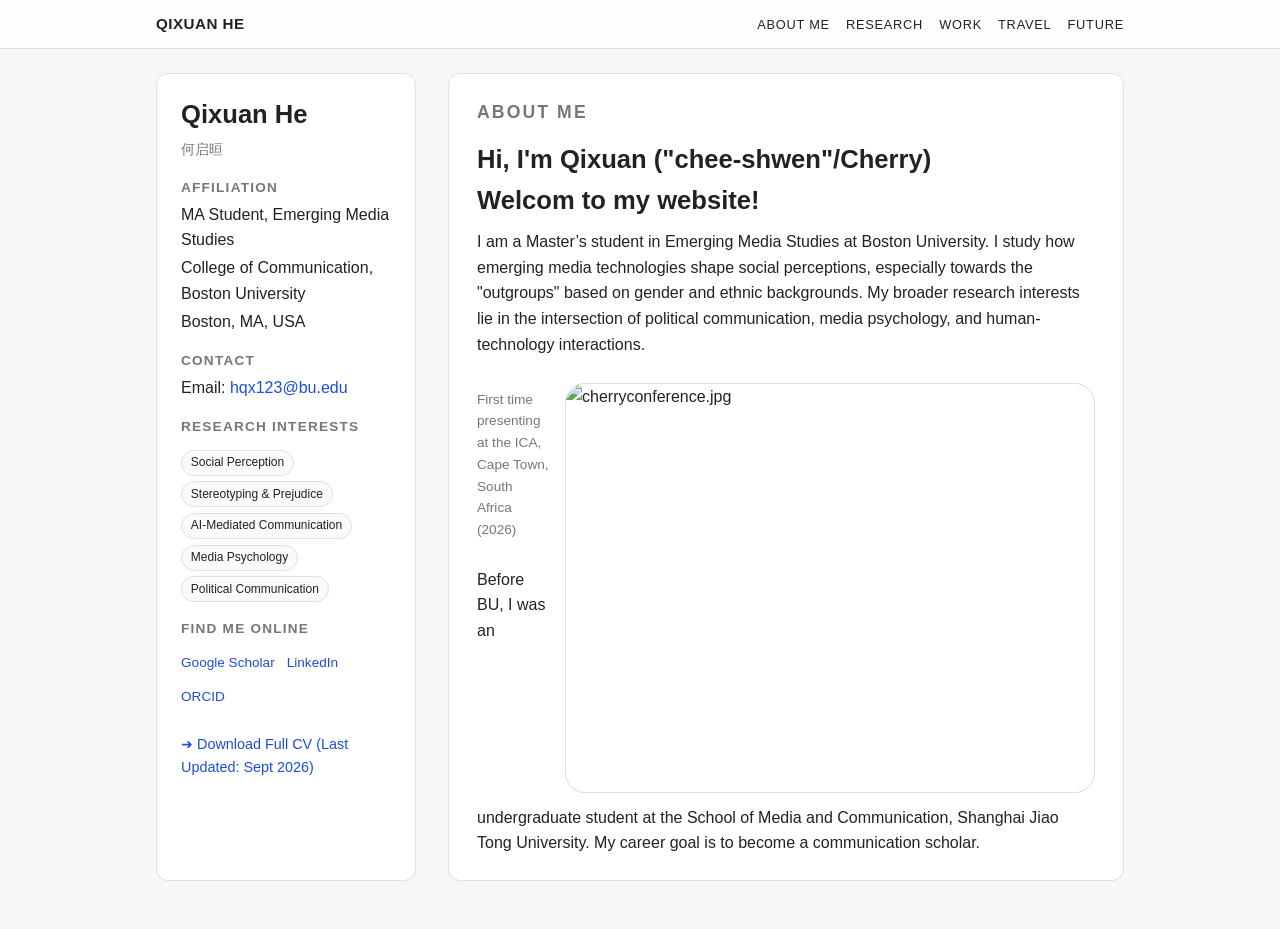
==== commit 411f919f: "0906change" ====
--- a/index.html
+++ b/index.html
@@ -86,7 +86,7 @@
           </p>
           <p>
             <br>
-            Before BU, I was an undergraduate student at the School of Media and Communication, Shanghai Jiao Tong University. As a Tibetan female living in such a diverse campus, my hands-on life experience and research training introduced me to the questions that continue to guide my work: how media environments shape identity, social judgment, and relationships across group boundaries. It also inspired my goal of becoming a communication scholar.
+            Before BU, I was an undergraduate student at the School of Media and Communication, Shanghai Jiao Tong University. My career goal is to become a communication scholar.
           </p>
   
       </section>
@@ -114,18 +114,19 @@
     </li>
 
     <li>
-      <div class="item-title"><em>Research 1 - Perceptions of Female Leaders in AI-Mediated Communication</em></div>
+      <div class="item-title"><em>Research 1 - Implicit and Explicit Evaluations of Female Leaders in AI-Mediated Communication</em></div>
       <div class="item-meta">
         Principal Investigator (2025–present) · Boston University · STAR Lab (Dr. Joshua Baldwin)
       </div>
       <p>
-        Using an experimental approach, my master's thesis explored how news emphasis of warmth and competence, AI-versus-human source cues, and AI heuristics joinly influence impression formation about women political candidates. 
-        <br> I also lead a project studying peoples' evaluation of female engineer officials on social media, comparing with male groups, and also contrasting AI content creators with human authors.  
-      </p>
-    </li>
-
-    <li>
-      <div class="item-title"><em>Research 2 - Perceptions of Immigrants on U.S. Social Media</em></div>
+        Using an experimental approach, my master’s thesis examined how media emphasis on warmth and competence, AI-versus-human source cues, and AI-related heuristics jointly shape impression formation of female political candidates. 
+        <br><br> I also lead a project examining how people evaluate female engineering professionals on social media, comparing them with their male counterparts and contrasting content attributed to AI creators with content attributed to human authors.
+        <br><br> Implicit attitude (IAT) and attitude accessibility (Reaction time) are assessed in these studies.
+      </p>
+    </li>
+
+    <li>
+      <div class="item-title"><em>Research 2 - Immigration discourses on U.S. Social Media</em></div>
       <div class="item-meta">
         Research Assistant (2026–present) · Boston University · <a href="https://www.jiangcrsi.com" target="_blank" rel="noopener">
   CRSI Lab
@@ -138,7 +139,7 @@
     </li>
 
     <li style="margin-top: 1.5rem;">
-      <div class="item-title">Previous Projects</div>
+      <div class="item-title">Previous Projects at SJTU</div>
     </li>
     
     <li>
@@ -170,23 +171,23 @@
 
     <li>
        <div class="item-meta" style="margin-top: 5px;">
-        <strong>· He, Q.</strong> (2026, June). <em>“I want to balance care and clicks”: Negotiated empowerment among grassroots mom influencers in China.</em>  
+        <strong> He, Q.</strong> (2026, June). <em>“I want to balance care and clicks”: Negotiated empowerment among grassroots mom influencers in China.</em>  
         Paper presented at the International Communication Association Annual Conference, Cape Town, South Africa.
       </div>
       
       <div class="item-meta" style="margin-top: 5px;">
-        · Huang, Y., <strong>He, Q.</strong>, & Li, B. (2025). Cultural participation and psychological wellbeing: the mediating role of transcendence. <em>Humanities and Social Sciences Communications, 12(1)</em>, 1–11. <a href="https://doi.org/10.1057/s41599-025-05691-1" target="_blank" rel="noopener">https://doi.org/10.1057/s41599-025-05691-1</a> 
-      </div>
-      
-      <div class="item-meta">
-        · Zhou, D., <strong>He, Q.</strong>, & Luo, P. (2024, July). <em>Polarization and Convergence: Exploring Trends and Causes of Gender Ideology Changes among Chinese Women in the Digital Age.</em>  
+        <br> Huang, Y., <strong>He, Q.</strong>, & Li, B. (2025). Cultural participation and psychological wellbeing: the mediating role of transcendence. <em>Humanities and Social Sciences Communications, 12(1)</em>, 1–11. <a href="https://doi.org/10.1057/s41599-025-05691-1" target="_blank" rel="noopener">https://doi.org/10.1057/s41599-025-05691-1</a> 
+      </div>
+      
+      <div class="item-meta">
+        <br> Zhou, D., <strong>He, Q.</strong>, & Luo, P. (2024, July). <em>Polarization and Convergence: Exploring Trends and Causes of Gender Ideology Changes among Chinese Women in the Digital Age.</em>  
         Paper presented at the Annual Conference of the Chinese Sociological Association, Harbin, China.
       </div>
       
       <div class="item-meta">
-        · Zhou, D., Xu, Y., & <strong>He, Q.</strong> (2023). New Media Use and Mental Health of Married Women: Mediating Effects of Marital Quality. <em>Healthcare, 11(21)</em>, 2909. <a href="https://doi.org/10.3390/healthcare11212909" target="_blank" rel="noopener">https://doi.org/10.3390/healthcare11212909</a> 
-      </div>
-      <div class="item-title"><em>For more information, please go to my full CV</em></div>
+        <br> Zhou, D., Xu, Y., & <strong>He, Q.</strong> (2023). New Media Use and Mental Health of Married Women: Mediating Effects of Marital Quality. <em>Healthcare, 11(21)</em>, 2909. <a href="https://doi.org/10.3390/healthcare11212909" target="_blank" rel="noopener">https://doi.org/10.3390/healthcare11212909</a> 
+      </div>
+      <div class="item-title"><em><br>For more information, please go to my full CV</em></div>
       
     </li>
 
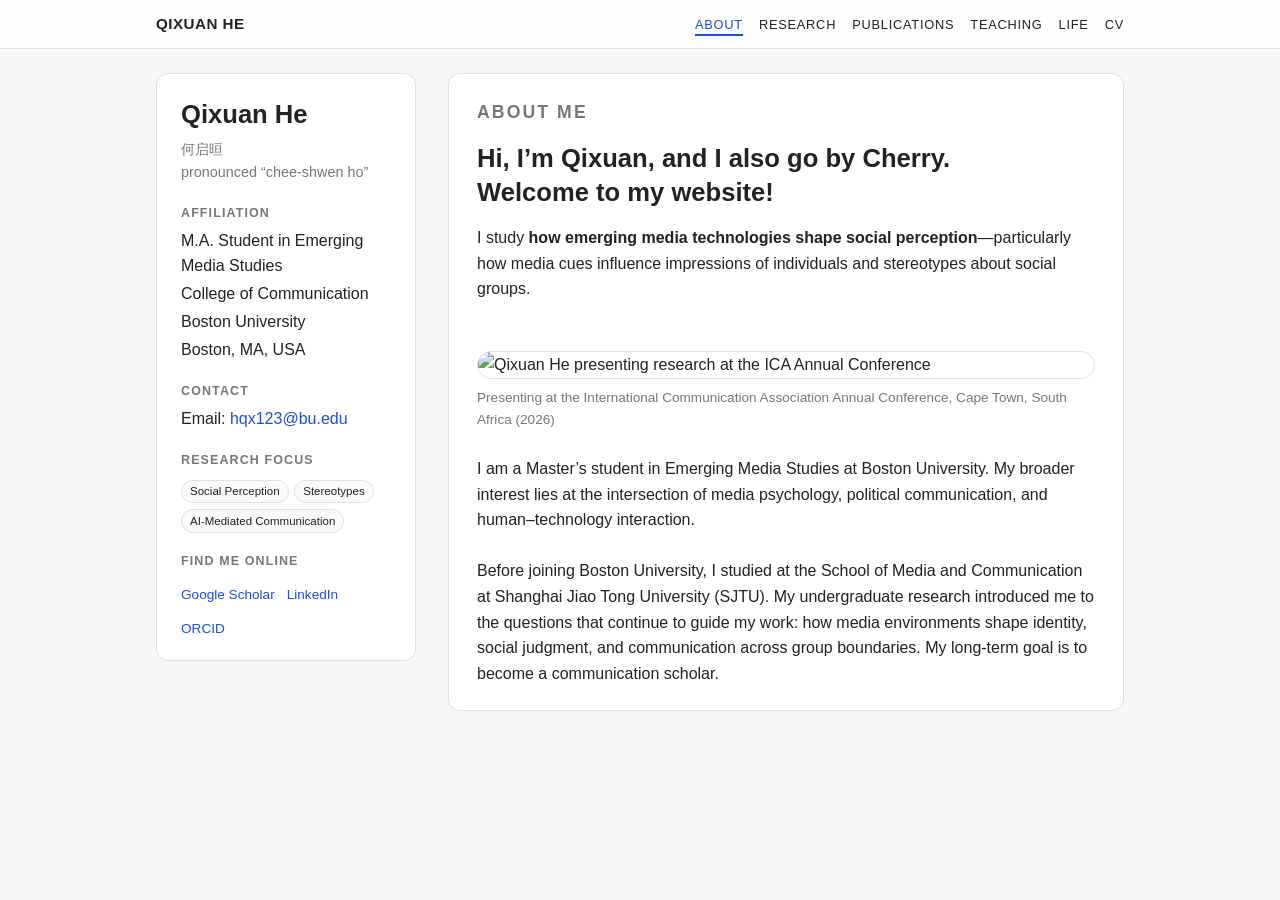
==== commit 03c5caa8: "0906changes" ====
--- a/index.html
+++ b/index.html
@@ -2,373 +2,1155 @@
 <html lang="en">
 <head>
   <meta charset="UTF-8">
- <!-- AI tools (ChatGPT) were used to (1) help with wording, and (2)write "script" part to connect navigation and each page, which is not tought in class but benefits the clarity of the website . -->
+
+  <!--
+    AI tools (ChatGPT) were used to help refine the wording and write
+    the script connecting the navigation links to each section.
+  -->
+
   <title>Qixuan (Cherry) He</title>
+
+  <meta
+    name="description"
+    content="Qixuan He studies how emerging media technologies shape social perception, impression formation, and stereotypes."
+  >
+
   <meta name="viewport" content="width=device-width, initial-scale=1.0">
 
-  <!-- style -->
   <link rel="stylesheet" href="style.css">
 </head>
+
 <body>
 
-  <!-- top navigation -->
+  <!-- Top navigation -->
   <header>
     <div class="nav-top">
+
       <div class="nav-name">QIXUAN HE</div>
+
       <nav>
         <ul>
-          <li><a href="#about" class="nav-link">About Me</a></li>
+          <li><a href="#about" class="nav-link active">About</a></li>
           <li><a href="#research" class="nav-link">Research</a></li>
-          <li><a href="#experience" class="nav-link">Work</a></li>
-          <li><a href="#travel" class="nav-link">travel</a></li>
-          <li><a href="#future" class="nav-link">Future</a></li>
-        </ul>
+          <li><a href="#publications" class="nav-link">Publications</a></li>
+          <li><a href="#experience" class="nav-link">Teaching</a></li>
+          <li><a href="#travel" class="nav-link">Life</a></li>
+
+          <li>
+            <a href="CV_Cherry%20He_RA_1109.pdf">CV</a>
+          </li>
+         </ul>
       </nav>
+
     </div>
   </header>
 
-  <!-- main body -->
+
+  <!-- Main body -->
   <main>
-    <!-- left information -->
+
+    <!-- Sidebar -->
     <aside class="sidebar">
+
       <h1>Qixuan He</h1>
-      <div class="chinesename">何启晅</div>
+
+      <div class="chinesename">
+        何启晅
+        <br>pronounced “chee-shwen ho”
+      </div>
 
       <h2>Affiliation</h2>
-      <p>MA Student, Emerging Media Studies</p>
-      <p>College of Communication, Boston University</p>
+
+      <p>M.A. Student in Emerging Media Studies</p>
+      <p>College of Communication</p>
+      <p>Boston University</p>
       <p>Boston, MA, USA</p>
 
+
       <h2>Contact</h2>
-      <p>Email: <a href="mailto:hqx123@bu.edu">hqx123@bu.edu</a></p>
-
-      <h2>Research Interests</h2>
+
+      <p>
+        Email:
+        <a href="mailto:hqx123@bu.edu">
+          hqx123@bu.edu
+        </a>
+      </p>
+
+
+      <h2>Research Focus</h2>
+
       <div class="tags">
         <span class="tag">Social Perception</span>
-        <span class="tag">Stereotyping & Prejudice</span>
+        <span class="tag">Stereotypes</span>
         <span class="tag">AI-Mediated Communication</span>
-        <span class="tag">Media Psychology</span>
-        <span class="tag">Political Communication</span>
       </div>
 
+
+
       <h2>Find Me Online</h2>
+
       <div class="social-links">
-        <a href="https://scholar.google.com/citations?user=4QlmQzgAAAAJ&hl=en" target="_blank" rel="noopener">Google Scholar</a>
-        <a href="https://www.linkedin.com/in/qixuan-cherry-he-9187a5327/" target="_blank" rel="noopener">LinkedIn</a>
-        <a href="https://orcid.org/0009-0003-0869-8642" target="_blank" rel="noopener">ORCID</a>
+
+        <a
+          href="https://scholar.google.com/citations?user=4QlmQzgAAAAJ&hl=en"
+          target="_blank"
+          rel="noopener"
+        >
+          Google Scholar
+        </a>
+
+        <a
+          href="https://www.linkedin.com/in/qixuan-cherry-he-9187a5327/"
+          target="_blank"
+          rel="noopener"
+        >
+          LinkedIn
+        </a>
+
+        <a
+          href="https://orcid.org/0009-0003-0869-8642"
+          target="_blank"
+          rel="noopener"
+        >
+          ORCID
+        </a>
+
       </div>
-      <br>
-      <p class="cv-link">
-        <a href="CV_Cherry%20He_RA_1109.pdf" target="_blank" rel="noopener">
-          ➜ Download Full CV (Last Updated: Sept 2026)
-        </a>
-      </p>
+
     </aside>
 
-    <!-- right information -->
+
+    <!-- Main content -->
     <div class="content">
 
-    <!-- ABOUT (open page) -->
+
+      <!-- ABOUT -->
       <section id="about" class="content-section active">
+
         <h1>About Me</h1>
-     
-          <h3 class="welcome">Hi, I'm Qixuan ("chee-shwen"/Cherry)<br> Welcom to my website!</h3>
-         
+
+        <h3 class="welcome">
+          Hi, I’m Qixuan, and I also go by Cherry.<br>
+          Welcome to my website!
+        </h3>
+        
+        <p>
+          I study <strong>how emerging media technologies shape social perception</strong>—particularly
+          how media cues influence impressions of individuals and stereotypes
+          about social groups. 
+        </p>
+
+        <br>
+
+        <img
+          src="conference2.jpg"
+          alt="Qixuan He presenting research at the ICA Annual Conference"
+          class="single-photo"
+        >
+
+        <p class="item-meta" style="margin-top: 6px;">
+          Presenting at the International Communication Association Annual Conference,
+          Cape Town, South Africa (2026)
+        </p>
+  <p>
+          <br> I am a Master’s student in Emerging Media Studies at Boston University.
+          My broader interest lies at the intersection of media psychology, political communication,
+          and human–technology interaction. 
+        </p>
+        <p>
+          <br>
+          Before joining Boston University, I studied at the School of Media and
+          Communication at Shanghai Jiao Tong University (SJTU). My undergraduate research
+          introduced me to the questions that continue to guide my work: how media
+          environments shape identity, social judgment, and communication across
+          group boundaries. My long-term goal is to become a communication scholar.
+        </p>
+
+      </section>
+
+
+      <!-- RESEARCH -->
+<section id="research" class="content-section">
+
+  <h1>Research</h1>
+
+  <!-- Research subpage navigation -->
+  <div class="research-subnav" role="tablist" aria-label="Research sections">
+
+    <button
+      type="button"
+      class="research-tab active"
+      data-research-page="research-agenda-page"
+      role="tab"
+      aria-selected="true"
+    >
+      Research Agenda
+    </button>
+
+    <button
+      type="button"
+      class="research-tab"
+      data-research-page="research-projects-page"
+      role="tab"
+      aria-selected="false"
+    >
+      Research Projects
+    </button>
+
+    <button
+      type="button"
+      class="research-tab"
+      data-research-page="research-methods-page"
+      role="tab"
+      aria-selected="false"
+    >
+      Research Methods
+    </button>
+
+  </div>
+
+
+  <!-- RESEARCH AGENDA SUBPAGE -->
+  <div
+    id="research-agenda-page"
+    class="research-subpage active"
+    role="tabpanel"
+  >
+
+    <ul class="section-list">
+
+      <li class="research-agenda">
+
+        <div class="item-title">
+          Research Agenda
+        </div>
+
+        <p>
+          My research examines how emerging media technologies shape the ways
+          people perceive and evaluate social others. At the individual level,
+          I study how technological and message cues influence impression
+          formation and stereotype-based judgment. At the societal level, I
+          investigate how representations of social groups are produced,
+          circulated, and contested in digital public discourse.
+        </p>
+
+        <p>
+          Across these levels, I ask when mediated communication reproduces
+          existing social inequalities and when it creates opportunities to
+          disrupt them. I address these questions through experimental,
+          computational, survey, and qualitative methods.
+        </p>
+
+
+        <div class="research-question">
+
+          <strong>
+            Question 1 · Impression Formation
+          </strong>
+
           <p>
-           I am a Master’s student in Emerging Media Studies at Boston University. I study how emerging media technologies shape social perceptions, especially towards the "outgroups" based on gender and ethnic backgrounds. My broader research interests lie in the intersection of political communication, media psychology, and human-technology interactions.  
-            
+            How do technological and message cues shape perceptions of
+            individuals?
           </p>
-          <br>
-          <img src="conference2.jpg" alt="cherryconference.jpg" class="single-photo float-right"
+
+        </div>
+
+
+        <div class="research-question">
+
+          <strong>
+            Question 2 · Stereotype Formation and Circulation
+          </strong>
+
+          <p>
+            How are representations of social groups constructed and
+            circulated through media environments?
+          </p>
+
+        </div>
+
+
+        <div class="research-question">
+
+          <strong>
+            Question 3 · Social Consequences
+          </strong>
+
+          <p>
+            When do mediated perceptions reproduce or disrupt social
+            inequality?
+          </p>
+
+        </div>
+
+      </li>
+
+
+      <li>
+
+        <div class="item-title">
+          Long-Term Goal
+        </div>
+
+        <p>
+          My long-term goal is to become a communication scholar who connects
+          psychological mechanisms with broader social and communicative
+          processes. I hope to explain how emerging technologies shape
+          perceptions of individuals and groups—and when those technologies
+          reinforce or disrupt social inequality.
+        </p>
+
+      </li>
+
+
+      <li>
+
+        <div class="item-title">
+          Doctoral Training
+        </div>
+
+        <div class="item-meta">
+          I hope to pursue doctoral training in communication, with an emphasis
+          on social perception, media psychology, political communication, and
+          AI-mediated communication.
+        </div>
+
+      </li>
+
+
+      <li>
+
+        <div class="item-title">
+          Theoretical Contribution
+        </div>
+
+        <div class="item-meta">
+          I aim to develop a multilevel account of mediated social perception
+          that connects individual impression formation with the production
+          and circulation of group stereotypes in digital environments.
+        </div>
+
+      </li>
+
+
+      <li>
+
+        <div class="item-title">
+          Social Contribution
+        </div>
+
+        <div class="item-meta">
+          I hope to produce research that helps explain and reduce
+          stereotype-based judgment, supports communication across group
+          boundaries, and informs more equitable technology and media
+          practices.
+        </div>
+
+      </li>
+
+
+      <li>
+
+        <p>
+          I welcome conversations and collaborations with researchers across
+          disciplines. If you would like to discuss shared research interests,
+          please reach out:
+
+          <a href="mailto:hqx123@bu.edu">
+            hqx123@bu.edu
+          </a>.
+        </p>
+
+      </li>
+
+    </ul>
+
+  </div>
+
+
+  <!-- RESEARCH PROJECTS SUBPAGE -->
+  <div
+    id="research-projects-page"
+    class="research-subpage"
+    role="tabpanel"
+  >
+
+    <ul class="section-list">
+
+
+      <!-- Flagship project -->
+      <li class="featured-project">
+
+        <div class="featured-label">
+          Flagship Project
+        </div>
+
+        <div class="item-title">
+          Master’s Thesis
+        </div>
+
+        <h3 class="project-name">
+          AI-Mediated Impressions of Women Political Candidates
+        </h3>
+
+        <div class="item-meta">
+          Principal Investigator (2025–present) · Boston University ·
+          STAR Lab (Dr. Joshua Baldwin)
+        </div>
+
+
+        <div class="project-detail">
+
+          <strong>Research Question</strong>
+
+          <p>
+            How do AI source cues interact with gendered warmth and competence
+            information to shape political impression formation?
+          </p>
+
+        </div>
+
+
+        <div class="project-detail">
+
+          <strong>Theoretical Framework</strong>
+
+          <p>
+            Stereotype Content Model · Machine Heuristic ·
+            Technology-Mediated Communication
+          </p>
+
+        </div>
+
+
+        <div class="project-detail">
+
+          <strong>Method</strong>
+
+          <p>
+            Online experiment · Candidate evaluation ·
+            Reaction-time measurement
+          </p>
+
+        </div>
+
+
+        <div class="project-detail">
+
+          <strong>Overview</strong>
+
+          <p>
+            My master’s thesis examines how news emphasis on warmth and
+            competence, AI-versus-human source cues, and AI-related heuristics
+            jointly shape impressions of women political candidates. The study
+            distinguishes between audiences’ explicit evaluations and the
+            accessibility of stereotype-related attitudes.
+          </p>
+
+        </div>
+
+
+        <div class="project-detail">
+
+          <strong>Status</strong>
+
+          <p>
+            Data collection and manuscript preparation
+          </p>
+
+        </div>
+
+      </li>
+
+
+      <!-- Current research -->
+      <li class="project-group-heading">
+
+        <div class="item-title">
+          Current Research at Boston University
+        </div>
+
+      </li>
+
+
+      <li>
+
+        <div class="item-title">
+
+          <em>
+            Research 1 · Gendered Evaluations in AI-Mediated Communication
+          </em>
+
+        </div>
+
+        <div class="item-meta">
+          Principal Investigator (2025–present) · Boston University ·
+          STAR Lab (Dr. Joshua Baldwin)
+        </div>
+
+        <p>
+          In a related project, I examine how people evaluate women engineering
+          professionals on social media. The study compares evaluations of women
+          and men and tests whether content attributed to AI creators produces
+          different judgments from content attributed to human authors. The
+          project measures implicit attitudes using the Implicit Association
+          Test alongside explicit evaluations.
+        </p>
+
+      </li>
+
+
+      <li>
+
+        <div class="item-title">
+
+          <em>
+            Research 2 · Platformed Perceptions of Chinese International
+            Students
+          </em>
+
+        </div>
+
+        <div class="item-meta">
+          Research Assistant (2026–present) · Boston University ·
+
+          <a
+            href="https://www.jiangcrsi.com"
+            target="_blank"
+            rel="noopener"
+          >
+            CRSI Lab
+          </a>
+
+          (Dr. Xiaoya Jiang)
+        </div>
+
+        <p>
+          I lead a computational project examining how stereotypes and threat
+          narratives about Chinese international students are produced and
+          circulated in U.S. online discourse. Through human coding and
+          computational text analysis, the project identifies recurring frames
+          related to prejudice, national identity, and intergroup perception
+          and traces how these representations develop over time.
+        </p>
+
+      </li>
+
+
+      <!-- Previous research -->
+      <li class="project-group-heading">
+
+        <div class="item-title">
+          Previous Research at Shanghai Jiao Tong University
+        </div>
+
+        <p class="section-introduction">
+          These earlier and collaborative projects provided the conceptual and
+          methodological foundations for my current research program.
+        </p>
+
+      </li>
+
+
+      <li>
+
+        <div class="item-title">
+
+          <em>
+            Related Project 1 · Platformed Motherhood on Chinese Social Media
+          </em>
+
+        </div>
+
+        <div class="item-meta">
+          Researcher (2023–2024) · Shanghai Jiao Tong University ·
+          Dr. Dong Zhou
+        </div>
+
+        <p>
+          Drawing on interviews with women working in China’s short-video
+          industry, I examined how mom influencers pursue entrepreneurial
+          opportunities while navigating platform precarity and gendered
+          expectations of care, femininity, and motherhood. This work first led
+          me to consider how platforms structure the conditions under which
+          social identities become visible, recognizable, and evaluated.
+        </p>
+
+      </li>
+
+
+      <li>
+
+        <div class="item-title">
+
+          <em>
+            Related Project 2 · Emerging Technology and Entertainment
+            Experiences
+          </em>
+
+        </div>
+
+        <div class="item-meta">
+          Researcher (2022–2024) · Shanghai Jiao Tong University ·
+          Dr. Yitong Huang
+        </div>
+
+        <p>
+          My earlier collaborative research examined how emerging media
+          experiences, including immersive heritage experiences and esports
+          participation, contribute to entertainment gratifications and
+          psychological well-being. I contributed to survey design, data
+          collection, statistical analysis, and manuscript development.
+        </p>
+
+        <p>
+          These projects provided my foundation in research methods while
+          broadening my understanding of the positive outcomes of mediated
+          experience.
+        </p>
+
+      </li>
+
+    </ul>
+
+  </div>
+
+
+  <!-- RESEARCH METHODS SUBPAGE -->
+  <div
+    id="research-methods-page"
+    class="research-subpage"
+    role="tabpanel"
+  >
+
+    <ul class="section-list">
+
+      <li class="methods-section">
+
+        <div class="item-title">
+          Research Methods
+        </div>
+
+        <p class="section-introduction">
+          I use multiple methods to connect individual psychological mechanisms
+          with broader communicative processes.
+        </p>
+
+
+        <div class="method-group">
+
+          <strong>Experimental</strong>
+
+          <p>
+            Online and laboratory experiments · Reaction-time measures ·
+            Implicit attitudes · Psychophysiological responses
+          </p>
+
+          <span class="method-tools">
+            Qualtrics · PsychoPy · Pavlovia · iMotions · Shimmer GSR+
+          </span>
+
+        </div>
+
+
+        <div class="method-group">
+
+          <strong>Computational</strong>
+
+          <p>
+            Computational text analysis · Topic modeling · Sentiment analysis ·
+            Time-series analysis
+          </p>
+
+          <span class="method-tools">
+            Python · R
+          </span>
+
+        </div>
+
+
+        <div class="method-group">
+
+          <strong>Survey</strong>
+
+          <p>
+            Survey design · Regression analysis ·
+            Structural equation modeling
+          </p>
+
+          <span class="method-tools">
+            Qualtrics · SPSS · Stata · R · AMOS
+          </span>
+
+        </div>
+
+
+        <div class="method-group">
+
+          <strong>Qualitative</strong>
+
+          <p>
+            In-depth interviews · Focus groups · Grounded theory ·
+            Thematic analysis
+          </p>
+
+          <span class="method-tools">
+            NVivo
+          </span>
+
+        </div>
+
+      </li>
+
+    </ul>
+
+  </div>
+
+</section>
+
+
+      <!-- PUBLICATIONS -->
+      <section id="publications" class="content-section">
+
+        <h1>Publications</h1>
+
+        <ul class="section-list">
+
+
+          <li>
+
+            <div class="item-title">
+              Peer-Reviewed Journal Articles
+            </div>
+
+            <div class="item-meta publication-entry">
+
+              Huang, Y., <strong>He, Q.</strong>, & Li, B. (2025).
+              Cultural participation and psychological wellbeing:
+              The mediating role of transcendence.
+              <em>
+                Humanities and Social Sciences Communications, 12(1)
+              </em>,
+              1–11.
+
+              <a
+                href="https://doi.org/10.1057/s41599-025-05691-1"
+                target="_blank"
+                rel="noopener"
               >
-          <p class="item-meta" style="margin-top:6px;">
-            First time presenting at the ICA, Cape Town, South Africa (2026)
-          </p>
-          <p>
-            <br>
-            Before BU, I was an undergraduate student at the School of Media and Communication, Shanghai Jiao Tong University. My career goal is to become a communication scholar.
-          </p>
-  
-      </section>
-
-
-     <!-- RESEARCH -->
-<section id="research" class="content-section">
-  <h1>Research</h1>
-
-  <ul class="section-list">
-
-    <!-- 1. RESEARCH SKILLS -->
-    <li>
-      <div class="item-title">Research Toolkits</div>
-      <div class="item-meta">
-        <strong>Quantitative:</strong> Experiments and Surveys (Qualtrics, Pavlovia), Data Analysis (SPSS, Stata, R, Python), Biometrics (eye-tracking, electrodermal activity, heart-rate measures) <br>
-        <strong>Qualitative:</strong> Interviews and Focus Groups, Data Analysis (NVivo)
-      </div>
-    </li>
-
-
-    <!-- 2. RESEARCH PROJECTS -->
-    <li style="margin-top: 1.5rem;">
-      <div class="item-title">Current Research at BU</div>
-    </li>
-
-    <li>
-      <div class="item-title"><em>Research 1 - Implicit and Explicit Evaluations of Female Leaders in AI-Mediated Communication</em></div>
-      <div class="item-meta">
-        Principal Investigator (2025–present) · Boston University · STAR Lab (Dr. Joshua Baldwin)
-      </div>
-      <p>
-        Using an experimental approach, my master’s thesis examined how media emphasis on warmth and competence, AI-versus-human source cues, and AI-related heuristics jointly shape impression formation of female political candidates. 
-        <br><br> I also lead a project examining how people evaluate female engineering professionals on social media, comparing them with their male counterparts and contrasting content attributed to AI creators with content attributed to human authors.
-        <br><br> Implicit attitude (IAT) and attitude accessibility (Reaction time) are assessed in these studies.
-      </p>
-    </li>
-
-    <li>
-      <div class="item-title"><em>Research 2 - Immigration discourses on U.S. Social Media</em></div>
-      <div class="item-meta">
-        Research Assistant (2026–present) · Boston University · <a href="https://www.jiangcrsi.com" target="_blank" rel="noopener">
-  CRSI Lab
-</a> (Dr. Xiaoya Jiang)
-      </div>
-      <p>
-        I lead a project examining how stereotypes and threat narratives about Chinese international students are produced and circulated in U.S. online discourse. This is achieved through human coding and computational text analysis such as topic modeling, sentiment analysis, and time series models. 
-      
-      </p>
-    </li>
-
-    <li style="margin-top: 1.5rem;">
-      <div class="item-title">Previous Projects at SJTU</div>
-    </li>
-    
-    <li>
-      <div class="item-title"><em>Project 1 - Platformed Motherhood on Chinese Social Media</em></div>
-      <div class="item-meta">
-        Researcher (2023–2024) · Shanghai Jiao Tong University · Dr. Dong Zhou
-      </div>
-      <p>
-        Drawing on interviews with women working in China’s short-video industry, I examined how mom influencers pursue entrepreneurial opportunities while navigating platform precarity and gendered expectations of care, femininity, and motherhood. This work first led me to consider how platforms structure the conditions under which social identities become visible, recognizable, and evaluated.<br>
-    
-      </p>
-    </li>
-
-    <li>
-      <div class="item-title"><em>Project 2 - Emerging Technology & Entertainment Experiences</em></div>
-      <div class="item-meta">
-        Research Assistant (2022–2024) · Shanghai Jiao Tong University · Dr. Yitong Huang
-      </div>
-      <p>
-        My earlier collaborative research examined how emerging media experiences (e.g. VR museums and esports gaming) contribute to entertainment gratifications and psychological well-being. I contributed to survey design, data collection, statistical analysis, and manuscript development. These projects provided my foundation in survey research, structural equation modeling, and media psychology while broadening my understanding of the positive outcomes of mediated experience.
-      </p>
-    </li>
-
-
-    <!-- 3. PUBLICATIONS -->
-    <li style="margin-top: 1.5rem;">
-      <div class="item-title"> Selected Publications</div>
-    </li>
-
-    <li>
-       <div class="item-meta" style="margin-top: 5px;">
-        <strong> He, Q.</strong> (2026, June). <em>“I want to balance care and clicks”: Negotiated empowerment among grassroots mom influencers in China.</em>  
-        Paper presented at the International Communication Association Annual Conference, Cape Town, South Africa.
-      </div>
-      
-      <div class="item-meta" style="margin-top: 5px;">
-        <br> Huang, Y., <strong>He, Q.</strong>, & Li, B. (2025). Cultural participation and psychological wellbeing: the mediating role of transcendence. <em>Humanities and Social Sciences Communications, 12(1)</em>, 1–11. <a href="https://doi.org/10.1057/s41599-025-05691-1" target="_blank" rel="noopener">https://doi.org/10.1057/s41599-025-05691-1</a> 
-      </div>
-      
-      <div class="item-meta">
-        <br> Zhou, D., <strong>He, Q.</strong>, & Luo, P. (2024, July). <em>Polarization and Convergence: Exploring Trends and Causes of Gender Ideology Changes among Chinese Women in the Digital Age.</em>  
-        Paper presented at the Annual Conference of the Chinese Sociological Association, Harbin, China.
-      </div>
-      
-      <div class="item-meta">
-        <br> Zhou, D., Xu, Y., & <strong>He, Q.</strong> (2023). New Media Use and Mental Health of Married Women: Mediating Effects of Marital Quality. <em>Healthcare, 11(21)</em>, 2909. <a href="https://doi.org/10.3390/healthcare11212909" target="_blank" rel="noopener">https://doi.org/10.3390/healthcare11212909</a> 
-      </div>
-      <div class="item-title"><em><br>For more information, please go to my full CV</em></div>
-      
-    </li>
-
-
-  </ul>
-</section>
-
-
-      <!-- PROFESSIONAL EXPERIENCE -->
-      <section id="experience" class="content-section">
-        <h1>Work</h1>
-        <ul class="section-list">
-
-          <!-- TA -->
+                https://doi.org/10.1057/s41599-025-05691-1
+              </a>
+
+            </div>
+
+
+            <div class="item-meta publication-entry">
+
+              Zhou, D., Xu, Y., & <strong>He, Q.</strong> (2023).
+              New media use and mental health of married women:
+              Mediating effects of marital quality.
+              <em>Healthcare, 11(21)</em>, 2909.
+
+              <a
+                href="https://doi.org/10.3390/healthcare11212909"
+                target="_blank"
+                rel="noopener"
+              >
+                https://doi.org/10.3390/healthcare11212909
+              </a>
+
+            </div>
+
+          </li>
+
+
           <li>
-            <div class="item-title">Teaching</div>
-            <div class="item-meta">
-             Understanding Media | CM180 | Boston University | 2026
-            </div>
-            
-            <p>
-              This was a 200+ student course. I Mentored 50+ students, offering feedback on theory application, critical analysis, and video planning.
-            </p>
+
+            <div class="item-title">
+              Peer-Reviewed Conference Presentations
+            </div>
+
+
+            <div class="item-meta publication-entry">
+
+              Liu, C., & <strong>He, Q.</strong> (2026, August).
+
+              <em>
+                When art meets ecology: The moralization of the Himalaya firework
+                display as an environmental spectacle on Chinese social media.
+              </em>
+
+              Poster presented at the Association for Education in Journalism and
+              Mass Communication Annual Conference, Communicating Science, Health,
+              Environment, and Risk Division, New Orleans, USA.
+
+            </div>
+
+
+            <div class="item-meta publication-entry">
+
+              Chen, S., <strong>He, Q.</strong>, & Hu, X. (2026, August).
+
+              <em>
+                Digital infrastructure as the E in E-Governance:
+                A scoping review.
+              </em>
+
+              Poster presented at the Association for Education in Journalism and
+              Mass Communication Annual Conference, Communication Technology
+              Division, New Orleans, USA.
+
+            </div>
+
+
+            <div class="item-meta publication-entry">
+
+              <strong>He, Q.</strong> (2026, June).
+
+              <em>
+                “I want to balance care and clicks”:
+                Negotiated empowerment among grassroots mom influencers in China.
+              </em>
+
+              Paper presented at the International Communication Association
+              Annual Conference, Feminist Scholarship Division,
+              Cape Town, South Africa.
+
+            </div>
+
+
+            <div class="item-meta publication-entry">
+
+              Chen, J., & <strong>He, Q.</strong> (2026, March).
+
+              <em>
+                “He made a mistake that every man would make, but she is a sl*t”:
+                Gendered discourse in political sex scandals on Reddit.
+              </em>
+
+              Paper accepted for presentation at the Association for Education in
+              Journalism and Mass Communication Midwinter Conference,
+              Political Communication Division.
+
+            </div>
+
+
+            <div class="item-meta publication-entry">
+
+              Baldwin, J., Hahn, L., Novozhilova, E., Andreeva, I.,
+              Guvelioglu, L., Jia, D. Y., Taggart, M., Chen, Z.,
+              <strong>He, Q.</strong>, Kim, W., Liu, C., & Lyu, A.
+              (2026, February).
+
+              <em>
+                A scoping review of affective disposition theory of drama.
+              </em>
+
+              Paper presented at the Moral Media Conference,
+              Gainesville, Florida, USA.
+
+            </div>
+
+
+            <div class="item-meta publication-entry">
+
+              <strong>He, Q.</strong>, & Huang, Y. (2025, April).
+
+              <em>
+                Inspired by civilizational connectedness:
+                How extended reality enhances entertainment gratifications
+                in heritage experiences.
+              </em>
+
+              Poster presented at the SJTU–IAMCR Emerging Media Forum,
+              Shanghai, China.
+
+            </div>
+
+
+            <div class="item-meta publication-entry">
+
+              Zhou, D., <strong>He, Q.</strong>, & Luo, P. (2024, July).
+
+              <em>
+                Polarization and convergence:
+                Exploring trends and causes of gender ideology changes among
+                Chinese women in the digital age.
+              </em>
+
+              Paper presented at the Annual Conference of the Chinese Sociological
+              Association, Gender Sociology Division, Harbin, China.
+
+            </div>
 
           </li>
 
 
-          <!-- Volunteer -->
           <li>
-            <div class="item-title">Volunteering</div>
-            <div class="item-meta">
-              Conference Volunteer | APSA Preconference in Political Communication & Politics and Computational Social Science (PaCSS)| 2026
-              <br><br> Conference Volunteer | BU COM’s Center for Media Innovation & Social Impact (MISI) · “Communicating Climate” Summit | 2025
-            </div>
-            <br>
-            <div class="item-meta">
-             National Survey Interviewer | Chinese Family Panel Studies | 2024
-              </div>
-             <div class="multi-photos">
-          <!-- pictures -->
-          <img src="interview1.png" alt="Interview photo 1">
-          <img src="interview%202.png" alt="Interview photo 2">
-        </div>
-        
-            
-          <div class="item-meta">
-             Chinese Rural Area Teaching Volunteer | Yunnan, Sichuan Province | 2022-2023
-            </div>
-            <div class="multi-photos">
-          <!-- pictures -->
-          <img src="volunteer.png" alt="teaching photo 1">
-          <img src="teaching.png" alt="teaching photo 2">
-        </div>
-             
-            
-             <div class="item-meta">
-             International Marathon Event Volunteer | Shanghai Internatioanl Marathon Events | 2021-2023
-            </div>
+
+            <div class="item-title publication-note">
+
+              <em>
+                For manuscript under review, in preperation, and other details, please see my full CV.
+              </em>
+
+            </div>
+
           </li>
 
         </ul>
       </section>
 
-     <!-- Travelling -->
-<section id="travel" class="content-section">
-  <h1>Travel - Inspiration</h1>
-
-
-
-  <p>
-    I am from the Tibetan Autonomous Prefecture of Gannan (甘南藏族自治州), 
-    a culturally diverse region on the northeastern edge of the Tibetan Plateau in China. 
-    Growing up where Tibetan and Han traditions coexist in everyday life made me curious about how people from different backgrounds communicate, 
-    interpret one another, and build shared understanding.
-  </p>
-
-  <img src="gannan.jpg" alt="Gannan"
-       class="single-photo float-right">
-  <p class="item-meta" style="margin-top:6px;">
-    Labrang Temple, Gannan, China (Summer 2026)
-  </p>
-
-  <ul class="section-list">
-
-    <li>
-      <div class="item-title">Exploring Europe</div>
-    
-
-      <p>
-        During my exchange semester in the Netherlands (2024), I traveled across the country and visited France, Germany, Switzerland, Norway, Spain, Portugal, and Belgium. Meeting people with different cultural and social backgrounds strengthened my interest in group perception and communication. These experiences made the questions behind my research more personal: how do people understand those they perceive as different, how do stereotypes create distance and conflict, and how might communication foster recognition, empathy, and mutual understanding?
-      </p>
-<br>
-      <div class="multi-photos">
-        <img src="amsterdam.jpg" alt="Amsterdam">
-        <img src="france.jpg" alt="France">
-        <img src="UN.jpg" alt="United Nations">
-        <img src="museum.jpg" alt="Museum">
-        <img src="am2.jpg" alt="Amsterdam photo 2">
-        <img src="portu.jpg" alt="Portugal">
-      </div>
-      
-      <p style="margin-top: 1rem;">
-        <br> <em><strong>More journeys to come.</strong></em>
-      </p>
-      
+
+      <!-- TEACHING -->
+      <section id="experience" class="content-section">
+
+        <h1>Teaching & Service</h1>
+
+        <ul class="section-list">
+
+
+          <li>
+
+            <div class="item-title">
+              Teaching
+            </div>
+
+            <div class="item-meta">
+              Teaching Assistant · Understanding Media · CM 180 ·
+              Boston University · 2026
+            </div>
+
+          
+
+          </li>
+
+
+          <li>
+
+            <div class="item-title">
+              Conference Service
+            </div>
+
+            <div class="item-meta">
+
+              Conference Volunteer · APSA Preconference in Political Communication
+              and Politics and Computational Social Science (PaCSS) · 2026
+
+              <br><br>
+
+              Conference Volunteer · BU Center for Media Innovation & Social Impact ·
+              Communicating Climate Summit · 2025
+
+            </div>
+
+          </li>
+
+
+          <li>
+
+            <div class="item-title">
+              Community Research and Volunteering
+            </div>
+
+            <div class="item-meta">
+              Research Interviewer · Chinese Family Panel Studies · 2024
+            </div>
+
+            <div class="multi-photos">
+
+              <img
+                src="interview1.png"
+                alt="Conducting field interviews for the Chinese Family Panel Studies"
+              >
+
+              <img
+                src="interview%202.png"
+                alt="Fieldwork for the Chinese Family Panel Studies"
+              >
+
+            </div>
+
+
+            <div class="item-meta">
+              Rural Education Volunteer · Yunnan and Sichuan, China · 2022–2023
+            </div>
+
+            <div class="multi-photos">
+
+              <img
+                src="volunteer.png"
+                alt="Participating in a rural education volunteer program"
+              >
+
+              <img
+                src="teaching.png"
+                alt="Teaching during a rural education volunteer program"
+              >
+
+            </div>
+
+          </li>
+
+        </ul>
+      </section>
+
+
+      <!-- LIFE -->
+      <section id="travel" class="content-section">
+
+        <h1>Travel & Inspiration</h1>
+
+        <p>
+          I am from Gannan Tibetan Autonomous Prefecture (甘南藏族自治州),
+          a culturally diverse region on the northeastern edge of the Tibetan
+          Plateau in China. Growing up where Tibetan and Han traditions coexist
+          in everyday life made me curious about how people from different
+          backgrounds communicate, interpret one another, and build shared
+          understanding.
+        </p>
+
+        <img
+          src="gannan.jpg"
+          alt="Labrang Monastery in Gannan, China"
+          class="single-photo"
+        >
+
+        <p class="item-meta" style="margin-top: 6px;">
+          Labrang Monastery, Gannan, China (Summer 2026)
+        </p>
+
+
+        <ul class="section-list">
+
+          <li>
+
+            <div class="item-title">
+              Exploring Europe
+            </div>
+
+            <p>
+              During my exchange semester in the Netherlands in 2024, I traveled
+              across the country and visited France, Germany, Switzerland, Norway,
+              Spain, Portugal, and Belgium. Meeting people from different cultural
+              and social backgrounds strengthened my interest in group perception
+              and communication.
+            </p>
+
+            <p>
+              These experiences made the questions behind my research more personal:
+              How do people understand those they perceive as different? How do
+              stereotypes create distance and conflict? How might communication
+              foster recognition, empathy, and mutual understanding?
+            </p>
+
+            <br>
+
+            <div class="multi-photos">
+
+              <img src="amsterdam.jpg" alt="Amsterdam">
+              <img src="france.jpg" alt="France">
+              <img src="UN.jpg" alt="United Nations">
+              <img src="museum.jpg" alt="Museum">
+              <img src="am2.jpg" alt="Amsterdam">
+              <img src="portu.jpg" alt="Portugal">
+
+            </div>
+
+            <p style="margin-top: 1rem;">
+              <br>
+              <em><strong>More journeys—and more conversations—to come.</strong></em>
+            </p>
+
+          </li>
+
+        </ul>
+      </section>
+
+
      
-    </li>
-
-  </ul>
-</section>
-
-
-      <!-- FUTURE GOAL -->
-      <section id="future" class="content-section">
-        <h1>Research Goals</h1>
-        <p>
-          My long-term goal is to become a communication scholar who connects psychological mechanisms with broader social and communicative processes. I hope to explain how emerging technologies shape perceptions of individuals and groups, and when those technologies reinforce or disrupt social inequality.
-
-
-        </p>
-        <p>
-         <br> My developing research agenda centers on:
-        </p>
-        <ul class="section-list">
-          <li>
-            <div class="item-title">Doctoral Study</div>
-            <div class="item-meta">
-             Pursuing doctoral training in communication, with an emphasis on social perception, media psychology, political communication, and AI-mediated communication.
-            </div>
-          </li>
-          <li>
-            <div class="item-title">Research Outcome</div>
-            <div class="item-meta">
-             Building a multilevel account of mediated social perception by connecting individual impression formation with the production and circulation of group stereotypes in digital environments.
-            </div>
-          </li>
-          <li>
-            <div class="item-title">Social Impact</div>
-            <div class="item-meta">
-              Producing research that helps explain and reduce stereotype-based judgment, supports communication across group boundaries, and informs more equitable technology and media practices.
-            </div>
-          </li>
-        </ul>
-        <p> <br>I welcome conversations and collaborations with researchers across disciplines. If you would like to discuss shared research interests, please reach out:
-      <a href="mailto:hqx123@bu.edu" >hqx123@bu.edu</a>.</p>
-      </section>
 
     </div>
   </main>
 
 
-
-
-
   <script>
-  // Note: I learn this part from ChatGPT.
-  // page logic：activate current section
-  const navLinks = document.querySelectorAll('.nav-link');
-  const sections = document.querySelectorAll('.content-section');
-
-  navLinks.forEach(link => {
-    link.addEventListener('click', (e) => {
-      e.preventDefault();
-      const targetId = link.getAttribute('href').substring(1);
-
-      // update nav activr
-      navLinks.forEach(l => l.classList.remove('active'));
-      link.classList.add('active');
-
-      // show the section，hide others
-      sections.forEach(sec => {
-        if (sec.id === targetId) {
-          sec.classList.add('active');
+
+  // Main navigation: show the selected main section.
+
+  const navLinks = document.querySelectorAll(".nav-link");
+  const sections = document.querySelectorAll(".content-section");
+
+  navLinks.forEach((link) => {
+
+    link.addEventListener("click", (event) => {
+
+      event.preventDefault();
+
+      const targetId = link.getAttribute("href").substring(1);
+
+      navLinks.forEach((navLink) => {
+        navLink.classList.remove("active");
+      });
+
+      link.classList.add("active");
+
+      sections.forEach((section) => {
+
+        if (section.id === targetId) {
+          section.classList.add("active");
         } else {
-          sec.classList.remove('active');
+          section.classList.remove("active");
         }
+
       });
+
+      window.scrollTo({
+        top: 0,
+        behavior: "smooth"
+      });
+
     });
+
   });
 
+
+  // Research navigation: show the selected research subpage.
+
+  const researchTabs = document.querySelectorAll(".research-tab");
+  const researchSubpages = document.querySelectorAll(".research-subpage");
+
+  researchTabs.forEach((tab) => {
+
+    tab.addEventListener("click", () => {
+
+      const targetPageId = tab.dataset.researchPage;
+
+      researchTabs.forEach((researchTab) => {
+
+        researchTab.classList.remove("active");
+        researchTab.setAttribute("aria-selected", "false");
+
+      });
+
+      researchSubpages.forEach((subpage) => {
+
+        if (subpage.id === targetPageId) {
+          subpage.classList.add("active");
+        } else {
+          subpage.classList.remove("active");
+        }
+
+      });
+
+      tab.classList.add("active");
+      tab.setAttribute("aria-selected", "true");
+
+    });
+
+  });
+
 </script>
 
 </body>
-</html>
+</html>
--- a/style.css
+++ b/style.css
@@ -5,25 +5,34 @@
   --muted: #777777;
   --accent: #1d4ed8;
   --border: #e0e0e0;
-  --max-width: 1000px; /* screen width */
-}
+  --max-width: 1000px;
+}
+
 
 /* Reset default browser spacing and ensure consistent sizing */
+
 * {
   box-sizing: border-box;
-  margin: 0; /* outside distance */
-  padding: 0; /* inside distance */
-}
+  margin: 0;
+  padding: 0;
+}
+
+
+html {
+  scroll-behavior: smooth;
+}
+
 
 body {
-  font-family: Geneva, Arial, Helvetica, sans-serif;;
+  font-family: Geneva, Arial, Helvetica, sans-serif;
   background: var(--bg);
   color: var(--text);
   line-height: 1.6;
 }
 
+
 p {
-  font-size: 1rem; 
+  font-size: 1rem;
 }
 
 
@@ -32,28 +41,33 @@
   text-decoration: none;
 }
 
+
 a:hover {
   text-decoration: underline;
 }
 
+
 a:visited {
   color: var(--accent);
 }
 
+
 a:active {
-  color:var(--muted);
-}
-
-
-/* top navi */
+  color: var(--muted);
+}
+
+
+/* Top navigation */
+
 header {
   border-bottom: 1px solid var(--border);
   background: #ffffffcc;
   backdrop-filter: blur(10px);
-  position: sticky; /* keep position*/
+  position: sticky;
   top: 0;
-  z-index: 10; 
-}
+  z-index: 10;
+}
+
 
 .nav-top {
   max-width: var(--max-width);
@@ -62,20 +76,27 @@
   display: flex;
   align-items: center;
   justify-content: space-between;
-}
+  gap: 1rem;
+}
+
 
 .nav-name {
   font-weight: 700;
   letter-spacing: 0.03em;
   font-size: 0.95rem;
-}
+  white-space: nowrap;
+}
+
 
 nav ul {
   list-style: none;
   display: flex;
+  flex-wrap: wrap;
+  justify-content: flex-end;
   gap: 1rem;
   font-size: 0.9rem;
 }
+
 
 nav a {
   color: var(--text);
@@ -86,16 +107,26 @@
   border-bottom: 2px solid transparent;
 }
 
+
+nav a:visited {
+  color: var(--text);
+}
+
+
 nav a:hover {
   color: var(--muted);
-}
+  text-decoration: none;
+}
+
 
 nav a.active {
   color: var(--accent);
   border-bottom-color: var(--accent);
 }
 
-/* I learned this pattern:CSS Grid for a two-column layout (sidebar + main content) */
+
+/* Two-column layout: sidebar and main content */
+
 main {
   max-width: var(--max-width);
   margin: 1.5rem auto 3rem;
@@ -105,14 +136,11 @@
   gap: 2rem;
 }
 
-@media (max-width: 768px) {
-  main {
-    grid-template-columns: 1fr;
-  }
-}
-
+
+/* Sidebar */
 
 .sidebar {
+  align-self: start;
   background: var(--bg-alt);
   border-radius: 0.75rem;
   padding: 1.25rem 1.5rem;
@@ -120,45 +148,64 @@
   font-size: 0.9rem;
 }
 
+
 .sidebar h1 {
   font-size: 1.6rem;
   margin-bottom: 0.2rem;
 }
 
+
 .sidebar .chinesename {
   font-size: 0.9rem;
   color: var(--muted);
-  margin-bottom: 0.75rem;
-}
+  margin-bottom: 1rem;
+}
+
+
+.research-identity {
+  padding: 0.9rem 0;
+  margin-bottom: 0.5rem;
+  border-top: 1px solid var(--border);
+  border-bottom: 1px solid var(--border);
+  font-size: 0.92rem;
+  line-height: 1.55;
+  font-weight: 500;
+}
+
 
 .sidebar h2 {
-  margin-top: 1rem;
+  margin-top: 1.2rem;
+  margin-bottom: 0.25rem;
   font-weight: 600;
-  font-size: 0.85rem;
+  font-size: 0.78rem;
   text-transform: uppercase;
   letter-spacing: 0.09em;
   color: var(--muted);
 }
 
+
 .sidebar p {
   margin: 0.15rem 0;
 }
 
+
 .sidebar .tags {
-  margin-top: 0.75rem;
+  margin-top: 0.55rem;
   display: flex;
   flex-wrap: wrap;
   gap: 0.35rem;
 }
 
+
 .tag {
-  font-size: 0.75rem;
-  padding: 0.15rem 0.55rem;
+  font-size: 0.72rem;
+  line-height: 1.4;
+  padding: 0.18rem 0.5rem;
   border-radius: 999px;
   border: 1px solid var(--border);
   background: #fafafa;
-  white-space: nowrap;/*keeping each tag on a single line*/
-}
+}
+
 
 .social-links {
   margin-top: 0.75rem;
@@ -168,25 +215,37 @@
   font-size: 0.85rem;
 }
 
+
 .social-links a {
   display: inline-flex;
   align-items: center;
   gap: 0.25rem;
 }
 
+
 .cv-link {
-  margin-top: 0.5rem;
+  margin-top: 1rem !important;
   font-size: 0.9rem;
 }
 
-/* main content */
+
+.cv-date {
+  color: var(--muted);
+  font-size: 0.75rem !important;
+}
+
+
+/* Main content */
+
 .content {
   display: flex;
   flex-direction: column;
   gap: 2rem;
 }
 
-/* hide sections */
+
+/* Hide inactive sections */
+
 .content-section {
   display: none;
   background: var(--bg-alt);
@@ -195,7 +254,9 @@
   padding: 1.5rem 1.75rem;
 }
 
-/* active section */
+
+/* Display active section */
+
 .content-section.active {
   display: block;
 }
@@ -205,16 +266,29 @@
   font-size: 1.1rem;
   text-transform: uppercase;
   letter-spacing: 0.12em;
-  margin-bottom: 0.8rem;
-  color: var(--muted);
-}
-
-/* Main Body Style */
+  margin-bottom: 1rem;
+  color: var(--muted);
+}
+
+
+/* About */
+
 .welcome {
   font-size: 1.6rem;
-  margin-bottom: 0.5rem;
-}
-
+  line-height: 1.3;
+  margin-bottom: 1rem;
+}
+
+
+.about-lead {
+  font-size: 1.08rem;
+  line-height: 1.65;
+  font-weight: 600;
+  margin-bottom: 0.9rem;
+}
+
+
+/* Lists */
 
 .section-list {
   list-style: none;
@@ -222,25 +296,200 @@
   margin-top: 0.5rem;
 }
 
-    /* space between list*/
-.section-list li + li { 
-  margin-top: 0.9rem; 
-}
+
+.section-list li + li {
+  margin-top: 1.2rem;
+}
+
 
 .item-title {
   font-weight: 600;
-}
+  margin-bottom: 0.25rem;
+}
+
 
 .item-meta {
   font-size: 0.85rem;
   color: var(--muted);
 }
 
+
+.section-introduction {
+  color: var(--muted);
+  margin-top: 0.4rem;
+}
+
+
+/* Research agenda */
+
+.research-agenda {
+  padding-bottom: 1.2rem;
+  border-bottom: 1px solid var(--border);
+}
+
+
+.research-agenda > .item-title {
+  font-size: 1.25rem;
+  margin-bottom: 0.65rem;
+}
+
+
+.research-agenda > p {
+  margin-top: 0.75rem;
+}
+
+
+.research-question {
+  margin-top: 1rem;
+  padding-left: 0.9rem;
+  border-left: 3px solid var(--accent);
+}
+
+
+.research-question strong {
+  font-size: 0.9rem;
+}
+
+
+.research-question p {
+  margin-top: 0.2rem;
+  color: var(--muted);
+}
+
+
+/* Flagship thesis project */
+
+.featured-project {
+  margin-top: 1.5rem !important;
+  padding: 1.25rem;
+  background: #f8faff;
+  border: 1px solid #cbd8f7;
+  border-radius: 0.6rem;
+}
+
+
+.featured-label {
+  display: inline-block;
+  margin-bottom: 0.5rem;
+  color: var(--accent);
+  font-size: 0.72rem;
+  font-weight: 700;
+  text-transform: uppercase;
+  letter-spacing: 0.1em;
+}
+
+
+.featured-project > .item-title {
+  font-size: 0.85rem;
+  color: var(--muted);
+  text-transform: uppercase;
+  letter-spacing: 0.08em;
+}
+
+
+.project-name {
+  margin: 0.25rem 0 0.5rem;
+  font-size: 1.3rem;
+  line-height: 1.35;
+}
+
+
+.project-detail {
+  margin-top: 1rem;
+}
+
+
+.project-detail strong {
+  display: block;
+  margin-bottom: 0.15rem;
+  font-size: 0.82rem;
+  color: var(--muted);
+  text-transform: uppercase;
+  letter-spacing: 0.06em;
+}
+
+
+.project-detail p {
+  font-size: 0.94rem;
+}
+
+
+/* Methods */
+
+.methods-section {
+  margin-top: 1.7rem !important;
+  padding-top: 1.25rem;
+  border-top: 1px solid var(--border);
+}
+
+
+.methods-section > .item-title {
+  font-size: 1.25rem;
+}
+
+
+.method-group {
+  margin-top: 1rem;
+  padding-bottom: 0.85rem;
+  border-bottom: 1px solid var(--border);
+}
+
+
+.method-group:last-child {
+  border-bottom: none;
+}
+
+
+.method-group strong {
+  color: var(--text);
+}
+
+
+.method-group p {
+  margin-top: 0.2rem;
+  font-size: 0.92rem;
+}
+
+
+.method-tools {
+  display: block;
+  margin-top: 0.25rem;
+  color: var(--muted);
+  font-size: 0.8rem;
+}
+
+
+/* Publications */
+
+.publication-entry {
+  margin-top: 0.9rem;
+  padding-bottom: 0.9rem;
+  border-bottom: 1px solid var(--border);
+  line-height: 1.6;
+}
+
+
+.publication-entry:last-child {
+  border-bottom: none;
+}
+
+
+.publication-note {
+  color: var(--muted);
+  font-weight: 400;
+}
+
+
+/* Images */
+
 .single-photo {
-  width: 530px;
-  height: 410px;
+  display: block;
+  clear: both;
+  width: 100%;
+  height: auto;
+  margin: 24px 0 8px;
+  border: 1px solid var(--border);
   border-radius: 20px;
-  border: 1px solid #ddd;
 }
 
 
@@ -251,21 +500,184 @@
 
 
 .multi-photos {
+  margin-top: 0.75rem;
   margin-bottom: 1rem;
   display: flex;
-  flex-wrap: wrap;/* automatically next line */
+  flex-wrap: wrap;
   gap: 0.75rem;
 }
+
 
 .multi-photos img {
   width: 280px;
+  max-width: 100%;
   height: 200px;
-  object-fit: cover; /* keep original size */
+  object-fit: cover;
   border-radius: 12px;
   border: 1px solid var(--border);
 }
 
 
-
-
-
+/* Responsive layout */
+
+@media (max-width: 768px) {
+
+  .nav-top {
+    align-items: flex-start;
+  }
+
+  nav ul {
+    gap: 0.55rem 0.8rem;
+  }
+
+  nav a {
+    font-size: 0.7rem;
+  }
+
+  main {
+    grid-template-columns: 1fr;
+  }
+
+  .sidebar {
+    position: static;
+  }
+
+  .content-section {
+    padding: 1.25rem;
+  }
+
+  .multi-photos img {
+    width: calc(50% - 0.375rem);
+    height: auto;
+    aspect-ratio: 7 / 5;
+  }
+
+}
+
+
+@media (max-width: 520px) {
+
+  .nav-top {
+    flex-direction: column;
+  }
+
+  nav ul {
+    justify-content: flex-start;
+  }
+
+  .welcome {
+    font-size: 1.35rem;
+  }
+
+  .featured-project {
+    padding: 1rem;
+  }
+
+  .multi-photos img {
+    width: 100%;
+    aspect-ratio: auto;
+  }
+
+}
+
+/* Research subpage navigation */
+
+.research-subnav {
+  display: flex;
+  flex-wrap: wrap;
+  gap: 0.6rem;
+  margin-bottom: 1.5rem;
+  padding-bottom: 1rem;
+  border-bottom: 1px solid var(--border);
+}
+
+
+.research-tab {
+  appearance: none;
+  border: 1px solid var(--border);
+  border-radius: 999px;
+  background: #ffffff;
+  color: var(--muted);
+  padding: 0.45rem 0.85rem;
+  font-family: inherit;
+  font-size: 0.78rem;
+  font-weight: 600;
+  line-height: 1.4;
+  cursor: pointer;
+  transition:
+    color 0.2s ease,
+    border-color 0.2s ease,
+    background 0.2s ease;
+}
+
+
+.research-tab:hover {
+  color: var(--accent);
+  border-color: var(--accent);
+}
+
+
+.research-tab.active {
+  color: #ffffff;
+  background: var(--accent);
+  border-color: var(--accent);
+}
+
+
+.research-tab:focus-visible {
+  outline: 3px solid rgba(29, 78, 216, 0.22);
+  outline-offset: 2px;
+}
+
+
+/* Hide inactive research subpages */
+
+.research-subpage {
+  display: none;
+}
+
+
+.research-subpage.active {
+  display: block;
+}
+
+
+/* Project group headings */
+
+.project-group-heading {
+  margin-top: 2rem !important;
+  padding-top: 1.2rem;
+  border-top: 1px solid var(--border);
+}
+
+
+.project-group-heading > .item-title {
+  font-size: 1.1rem;
+}
+
+
+/* The Methods section is now its own subpage */
+
+.research-subpage .methods-section {
+  margin-top: 0 !important;
+  padding-top: 0;
+  border-top: none;
+}
+
+
+/* Responsive research navigation */
+
+@media (max-width: 520px) {
+
+  .research-subnav {
+    display: grid;
+    grid-template-columns: 1fr;
+  }
+
+  .research-tab {
+    width: 100%;
+    text-align: left;
+    border-radius: 0.45rem;
+  }
+
+}
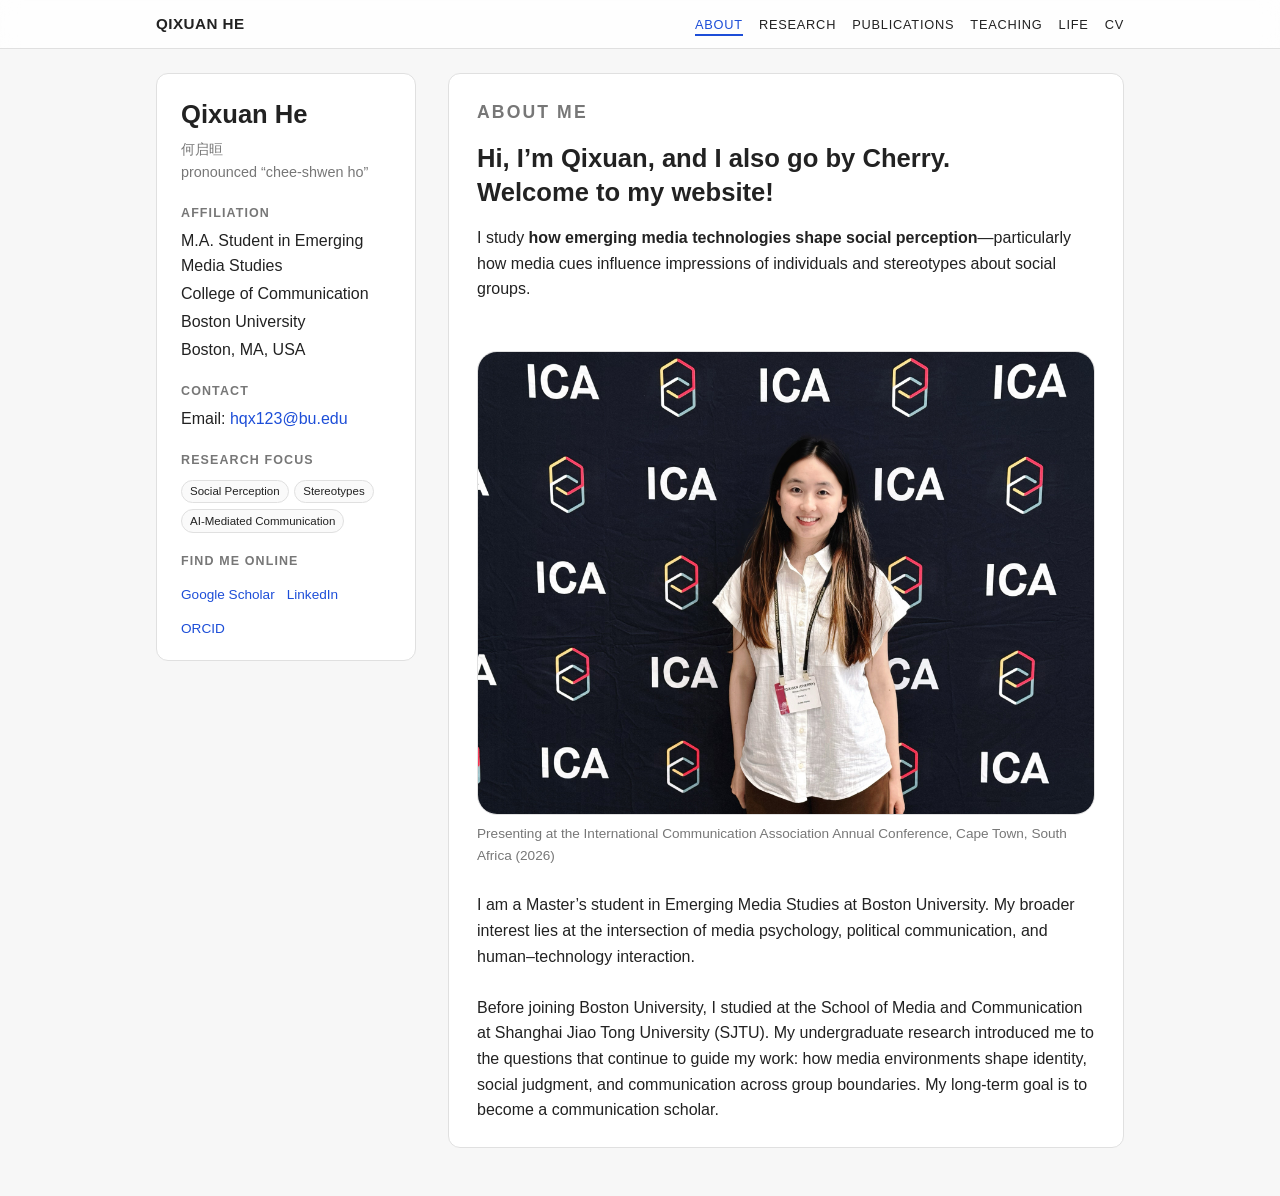
==== commit ff7654fc: "0907changes" ====
--- a/index.html
+++ b/index.html
@@ -37,7 +37,7 @@
           <li><a href="#travel" class="nav-link">Life</a></li>
 
           <li>
-            <a href="CV_Cherry%20He_RA_1109.pdf">CV</a>
+            <a href="cv_qixuan_he_0907.pdf">CV</a>
           </li>
          </ul>
       </nav>
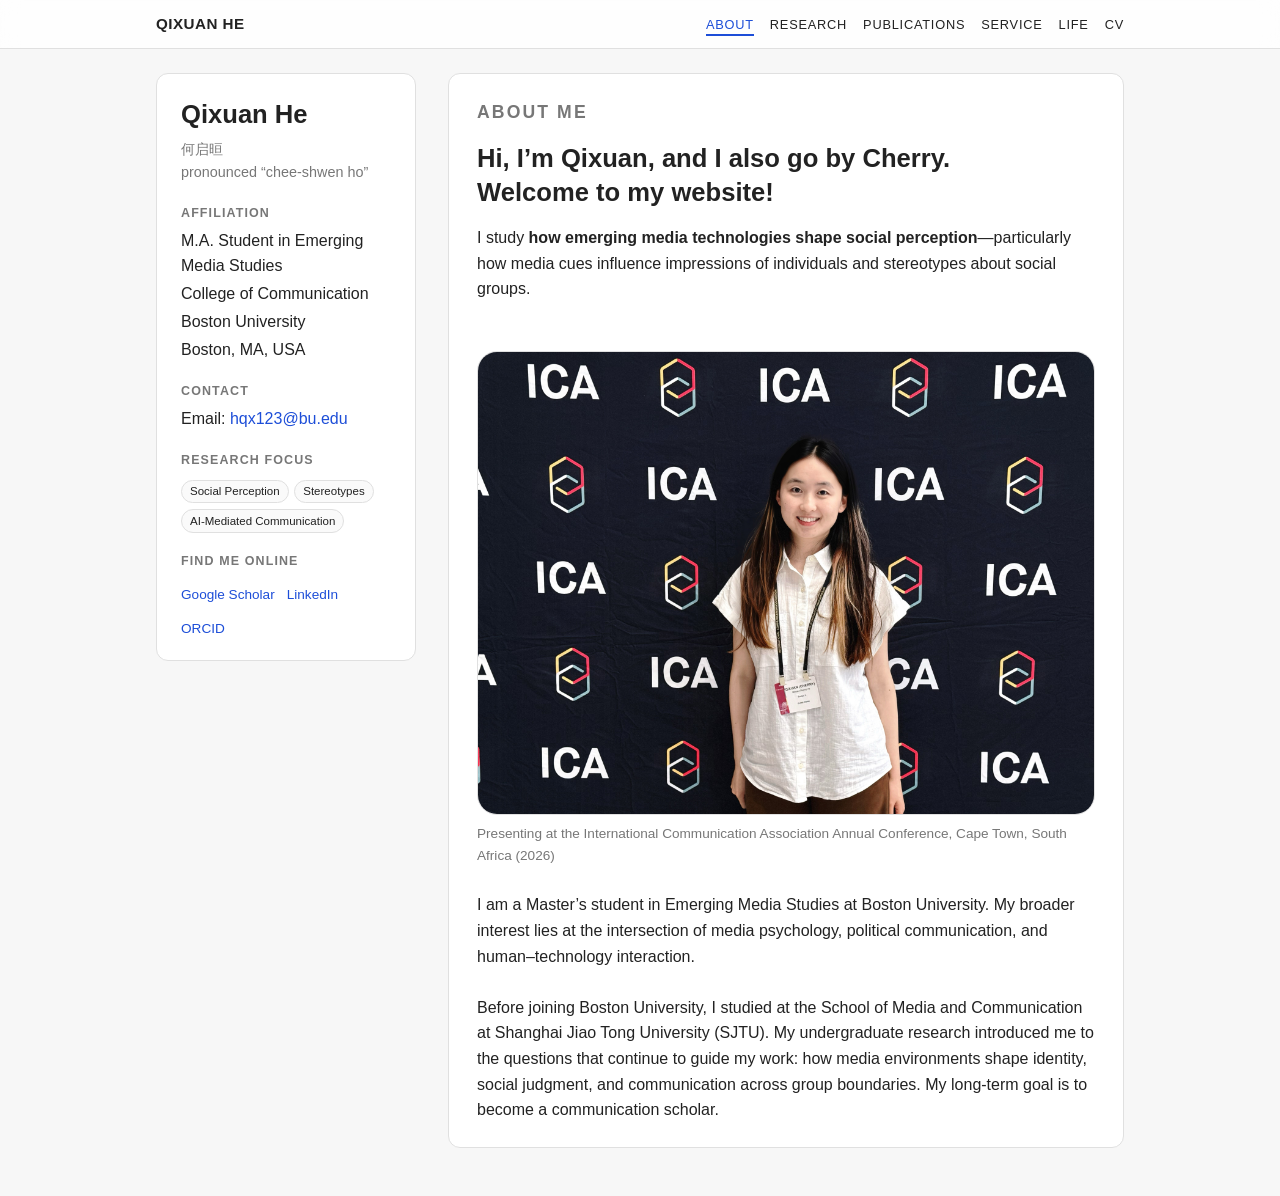
==== commit e4b2ffe0: "index.html" ====
--- a/index.html
+++ b/index.html
@@ -33,7 +33,7 @@
           <li><a href="#about" class="nav-link active">About</a></li>
           <li><a href="#research" class="nav-link">Research</a></li>
           <li><a href="#publications" class="nav-link">Publications</a></li>
-          <li><a href="#experience" class="nav-link">Teaching</a></li>
+          <li><a href="#experience" class="nav-link">Service</a></li>
           <li><a href="#travel" class="nav-link">Life</a></li>
 
           <li>
@@ -1153,4 +1153,4 @@
 </script>
 
 </body>
-</html>+</html>
